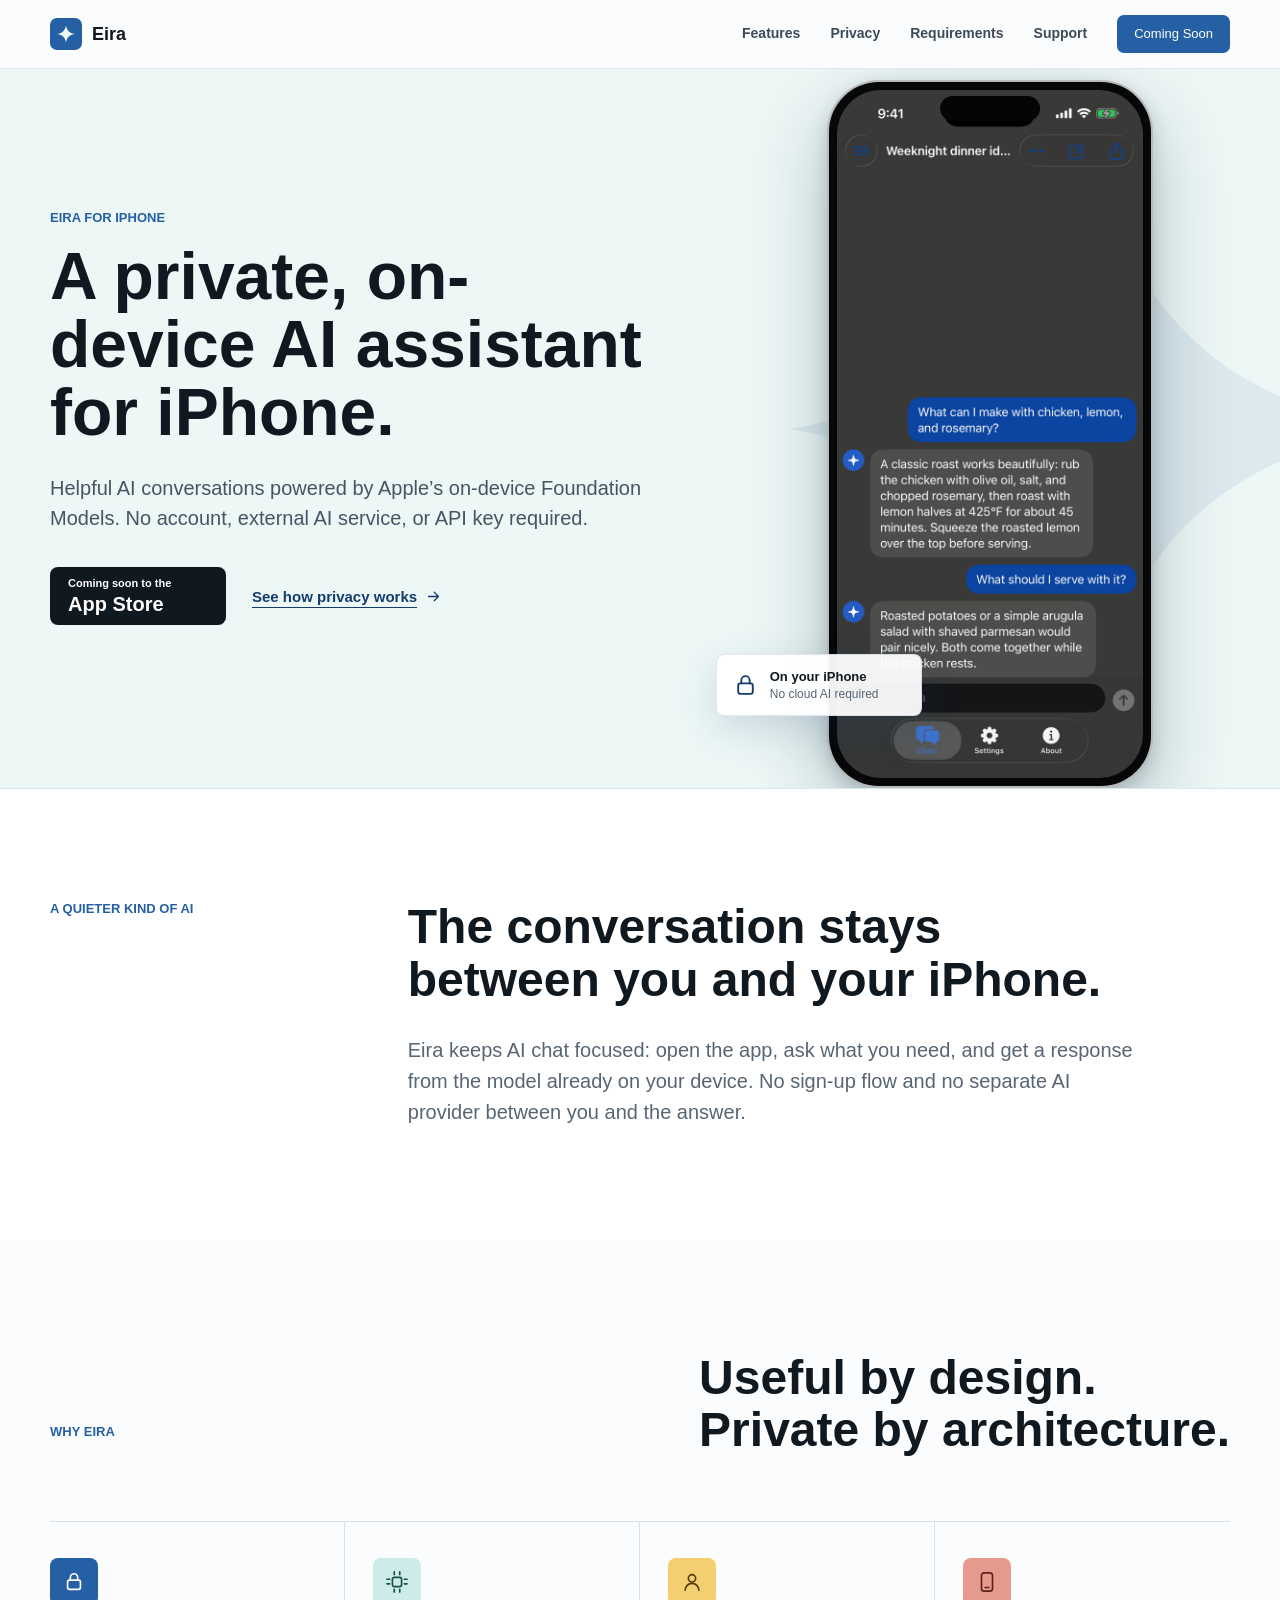
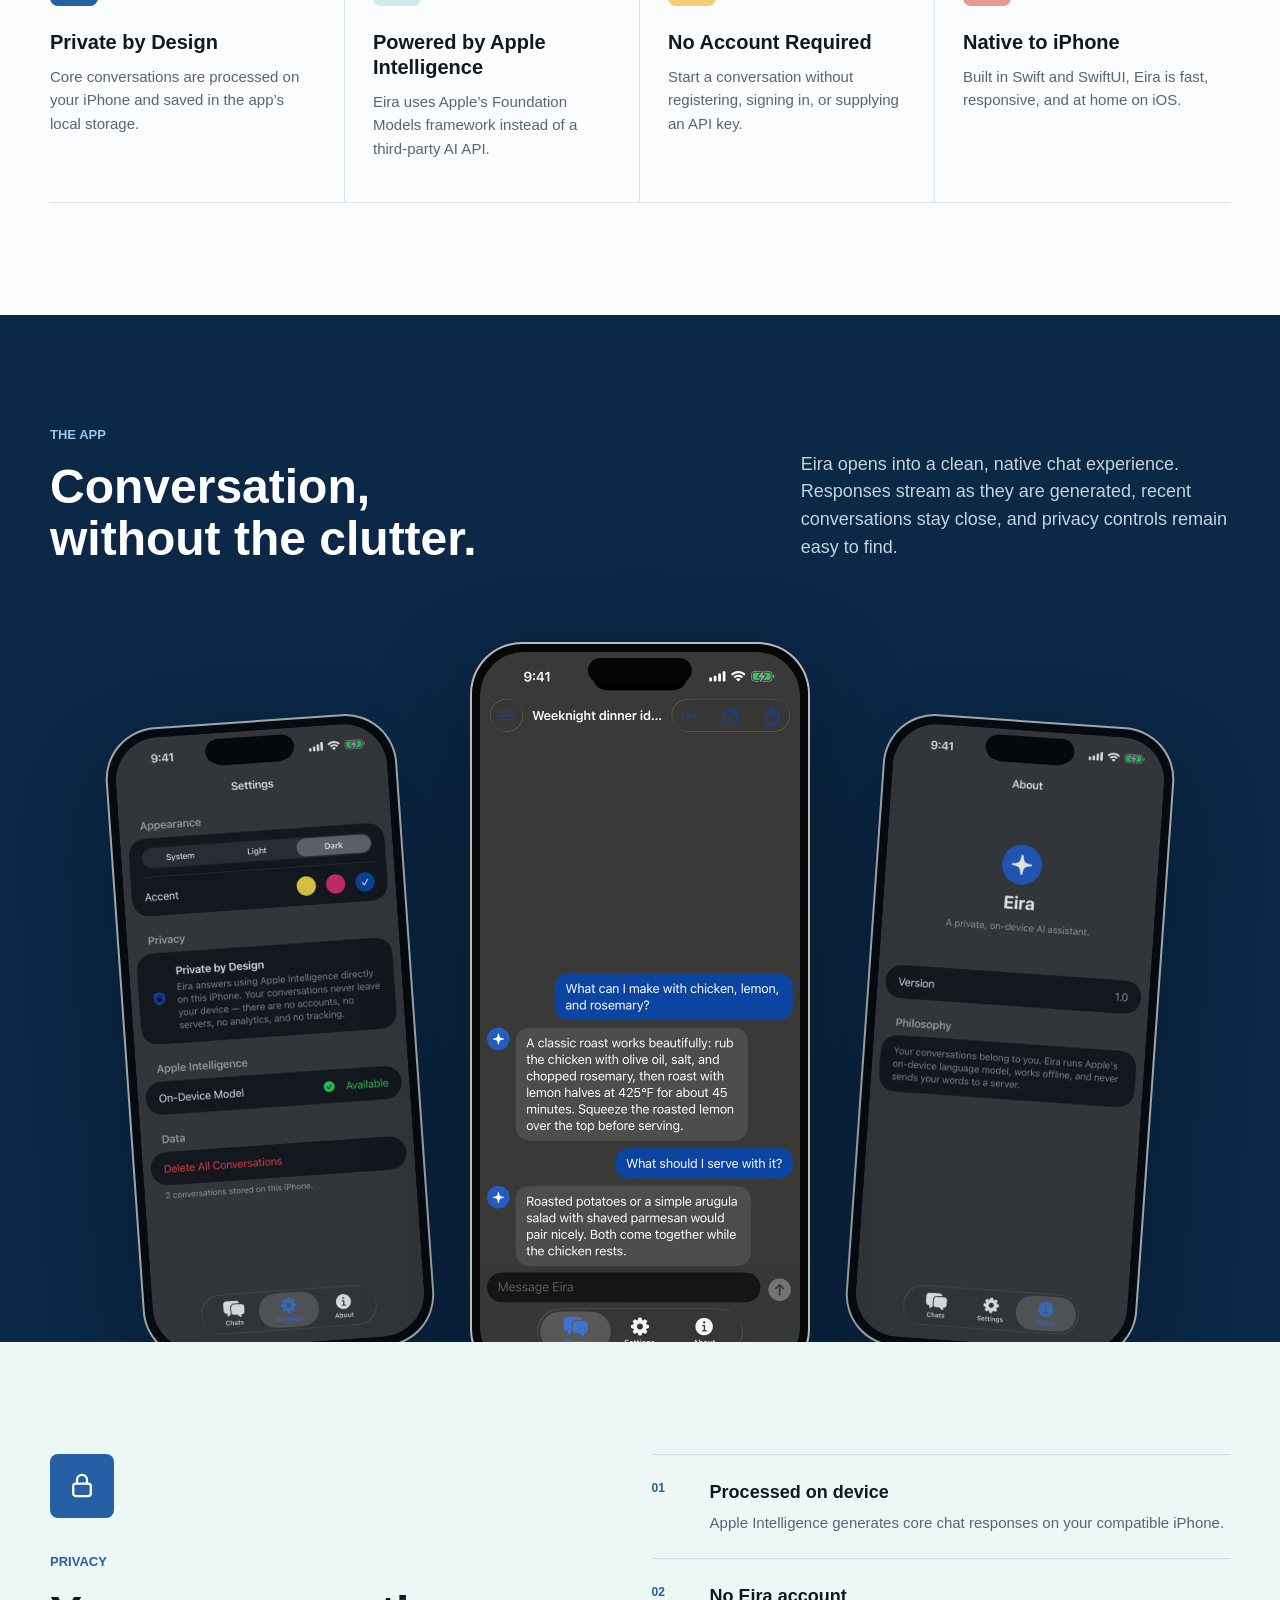
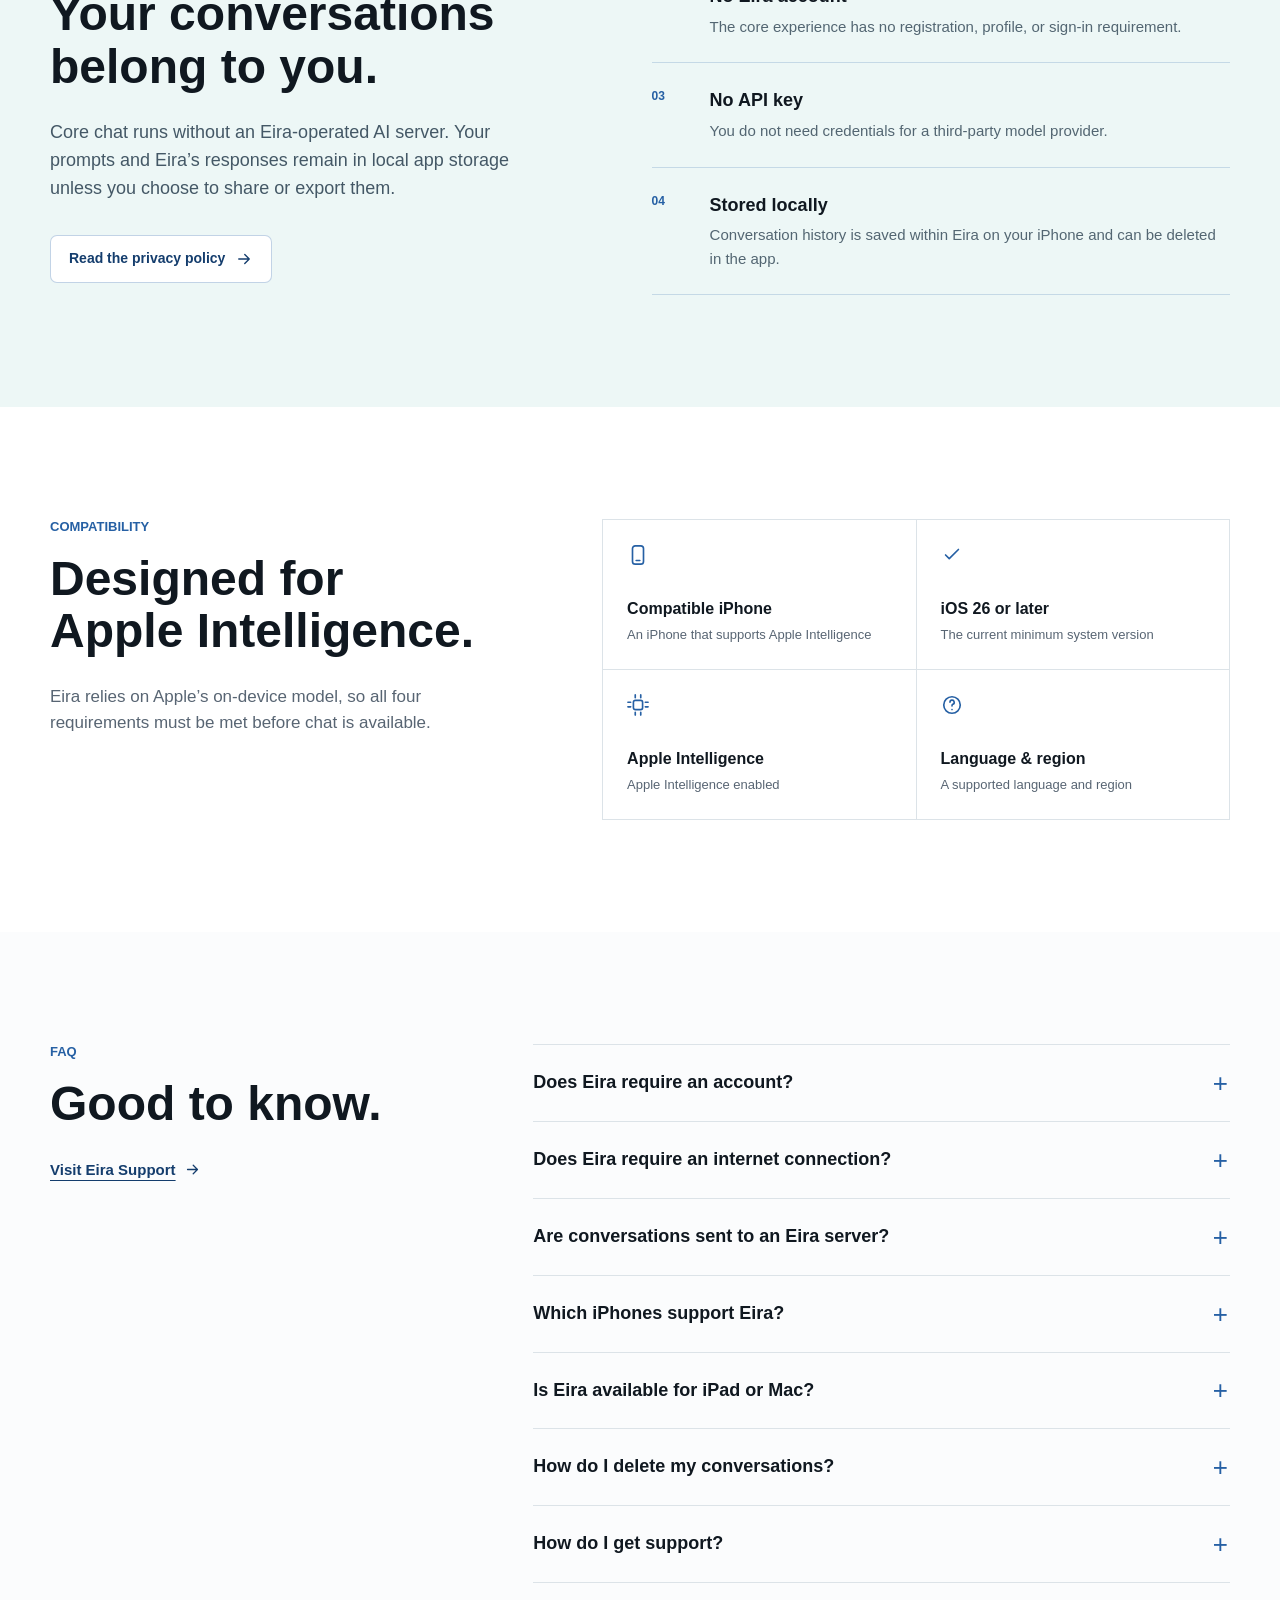
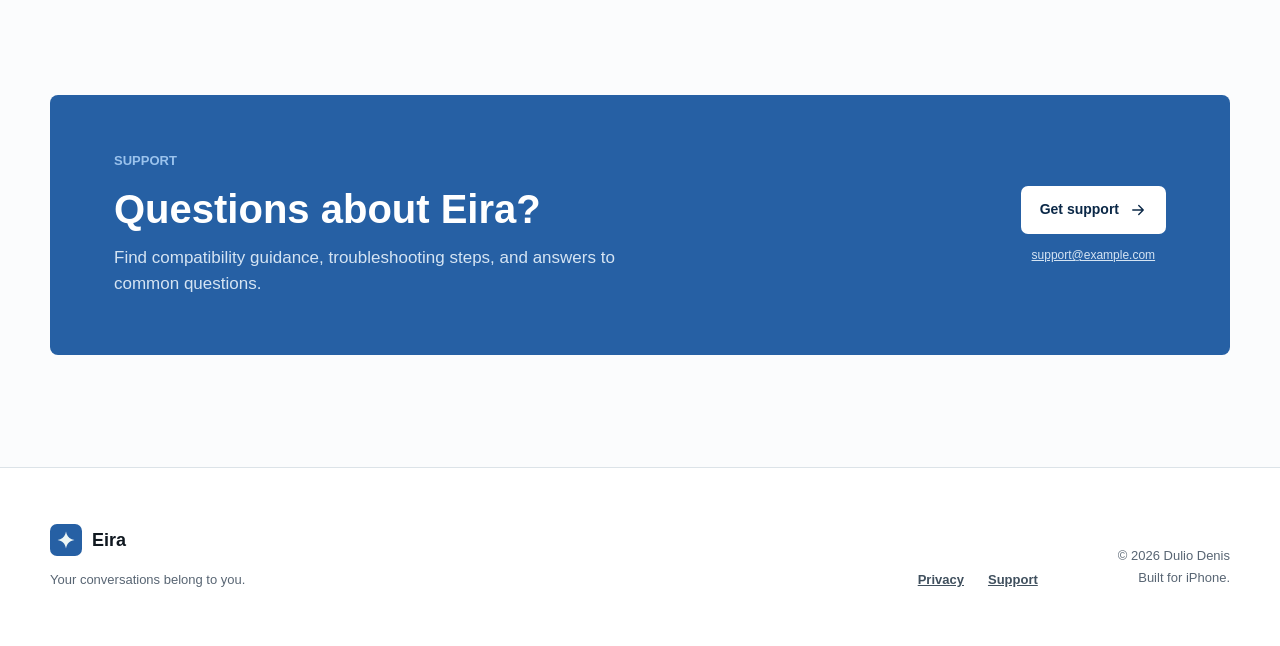
==== eira/index.html @ 1ececdcc "Added iOSTutor and Eira" ====
<!doctype html>
<html lang="en">
  <head>
    <!-- LAUNCH SETTINGS: replace example.com canonical/social URLs,
         support@example.com, and Coming Soon App Store markup before release.
         Compatibility copy currently targets iOS 26 or later. -->
    
    <meta charset="utf-8">
    <meta name="viewport" content="width=device-width, initial-scale=1">
    <title>Eira | Private, On-Device AI for iPhone</title>
    <meta name="description" content="Eira is a private AI assistant for iPhone, powered on device by Apple Intelligence. No account, API key, or Eira-operated AI server required.">
    <meta name="theme-color" content="#2660A4">
    <meta name="color-scheme" content="light">
    <link rel="canonical" href="https://example.com/eira/">
    <link rel="icon" type="image/png" sizes="32x32" href="assets/favicon-32.png">
    <link rel="apple-touch-icon" href="assets/eira-icon-180.png">
    <link rel="stylesheet" href="assets/site.css">
    <meta property="og:type" content="website">
    <meta property="og:site_name" content="Eira">
    <meta property="og:title" content="Eira | Private, On-Device AI for iPhone">
    <meta property="og:description" content="Eira is a private AI assistant for iPhone, powered on device by Apple Intelligence. No account, API key, or Eira-operated AI server required.">
    <meta property="og:url" content="https://example.com/eira/">
    <meta property="og:image" content="https://example.com/eira/assets/eira-social-preview.png">
    <meta property="og:image:width" content="1200">
    <meta property="og:image:height" content="630">
    <meta property="og:image:alt" content="Eira, a private on-device AI assistant for iPhone">
    <meta name="twitter:card" content="summary_large_image">
    <meta name="twitter:title" content="Eira | Private, On-Device AI for iPhone">
    <meta name="twitter:description" content="Eira is a private AI assistant for iPhone, powered on device by Apple Intelligence. No account, API key, or Eira-operated AI server required.">
    <meta name="twitter:image" content="https://example.com/eira/assets/eira-social-preview.png">
  
    <script type="application/ld+json">{"@context":"https://schema.org","@type":"SoftwareApplication","name":"Eira","applicationCategory":"ProductivityApplication","operatingSystem":"iOS 26 or later","description":"Eira is a private AI assistant for iPhone, powered on device by Apple Intelligence. No account, API key, or Eira-operated AI server required.","url":"https://example.com/eira/","offers":{"@type":"Offer","availability":"https://schema.org/PreOrder"}}</script>
  </head>
  <body id="top">
    <a class="skip-link" href="#main">Skip to content</a>
    
    <header class="site-header" data-header>
      <div class="shell nav-shell">
        <a class="brand" href="#top" aria-label="Eira home">
          <span class="brand-mark" aria-hidden="true"><svg viewBox="0 0 100 100"><path d="M50 3c4.8 27.4 19.6 42.2 47 47-27.4 4.8-42.2 19.6-47 47-4.8-27.4-19.6-42.2-47-47 27.4-4.8 42.2-19.6 47-47Z"/></svg></span>
          <span>Eira</span>
        </a>
        <button class="menu-button" type="button" aria-expanded="false" aria-controls="site-navigation" aria-label="Open navigation" data-menu-button>
          <svg class="menu-open-icon" aria-hidden="true" viewBox="0 0 24 24" fill="none" stroke="currentColor" stroke-width="1.8" stroke-linecap="round" stroke-linejoin="round"><path d="M4 7h16M4 12h16M4 17h16"/></svg>
          <svg class="menu-close-icon" aria-hidden="true" viewBox="0 0 24 24" fill="none" stroke="currentColor" stroke-width="1.8" stroke-linecap="round" stroke-linejoin="round"><path d="m6 6 12 12M18 6 6 18"/></svg>
        </button>
        <nav class="site-nav" id="site-navigation" aria-label="Primary" data-navigation>
          <a href="#features">Features</a>
          <a href="privacy.html">Privacy</a>
          <a href="#requirements">Requirements</a>
          <a href="support.html">Support</a>
          <span class="nav-cta nav-cta-soon">Coming Soon</span>
        </nav>
      </div>
    </header>
    
  <main id="main">
    <section class="hero" aria-labelledby="hero-title">
      <div class="hero-mark-field" aria-hidden="true"><span class="hero-watermark" aria-hidden="true"><svg viewBox="0 0 100 100"><path d="M50 3c4.8 27.4 19.6 42.2 47 47-27.4 4.8-42.2 19.6-47 47-4.8-27.4-19.6-42.2-47-47 27.4-4.8 42.2-19.6 47-47Z"/></svg></span></div>
      <div class="shell hero-shell">
        <div class="hero-copy">
          <p class="eyebrow">Eira for iPhone</p>
          <h1 id="hero-title">A private, on-device AI assistant for iPhone.</h1>
          <p class="hero-summary">Helpful AI conversations powered by Apple&rsquo;s on-device Foundation Models. No account, external AI service, or API key required.</p>
          <div class="hero-actions">
            <span class="store-button store-button-soon" role="status"><span class="store-kicker">Coming soon to the</span><strong>App Store</strong></span>
            <a class="text-link" href="#privacy">See how privacy works <svg class="icon" aria-hidden="true" viewBox="0 0 24 24" fill="none" stroke="currentColor" stroke-width="1.8" stroke-linecap="round" stroke-linejoin="round"><path d="M5 12h14M13 6l6 6-6 6"/></svg></a>
          </div>
        </div>
        <div class="hero-product" aria-label="Eira app preview">
          <figure class="phone-frame ">
    <span class="phone-speaker" aria-hidden="true"></span>
    <img src="assets/eira-chat.png" alt="Eira chat on iPhone showing an on-device conversation about a weeknight dinner" width="660" height="1434">
  </figure>
          <div class="privacy-note" aria-hidden="true">
            <svg class="icon" aria-hidden="true" viewBox="0 0 24 24" fill="none" stroke="currentColor" stroke-width="1.8" stroke-linecap="round" stroke-linejoin="round"><rect x="5" y="10" width="14" height="10" rx="2"/><path d="M8 10V7a4 4 0 0 1 8 0v3"/></svg>
            <span><strong>On your iPhone</strong>No cloud AI required</span>
          </div>
        </div>
      </div>
    </section>

    <section class="intro section" aria-labelledby="intro-title">
      <div class="shell intro-grid">
        <p class="section-label">A quieter kind of AI</p>
        <div>
          <h2 id="intro-title">The conversation stays between you and your iPhone.</h2>
          <p>Eira keeps AI chat focused: open the app, ask what you need, and get a response from the model already on your device. No sign-up flow and no separate AI provider between you and the answer.</p>
        </div>
      </div>
    </section>

    <section class="benefits section" id="features" aria-labelledby="features-title">
      <div class="shell">
        <div class="section-heading">
          <p class="section-label">Why Eira</p>
          <h2 id="features-title">Useful by design.<br>Private by architecture.</h2>
        </div>
        <div class="benefit-grid">
          <article class="benefit" data-reveal>
            <span class="benefit-icon blue"><svg class="icon" aria-hidden="true" viewBox="0 0 24 24" fill="none" stroke="currentColor" stroke-width="1.8" stroke-linecap="round" stroke-linejoin="round"><rect x="5" y="10" width="14" height="10" rx="2"/><path d="M8 10V7a4 4 0 0 1 8 0v3"/></svg></span>
            <h3>Private by Design</h3>
            <p>Core conversations are processed on your iPhone and saved in the app&rsquo;s local storage.</p>
          </article>
          <article class="benefit" data-reveal>
            <span class="benefit-icon mint"><svg class="icon" aria-hidden="true" viewBox="0 0 24 24" fill="none" stroke="currentColor" stroke-width="1.8" stroke-linecap="round" stroke-linejoin="round"><rect x="7" y="7" width="10" height="10" rx="2"/><path d="M9 1v3M15 1v3M9 20v3M15 20v3M20 9h3M20 14h3M1 9h3M1 14h3"/></svg></span>
            <h3>Powered by Apple Intelligence</h3>
            <p>Eira uses Apple&rsquo;s Foundation Models framework instead of a third-party AI API.</p>
          </article>
          <article class="benefit" data-reveal>
            <span class="benefit-icon yellow"><svg class="icon" aria-hidden="true" viewBox="0 0 24 24" fill="none" stroke="currentColor" stroke-width="1.8" stroke-linecap="round" stroke-linejoin="round"><circle cx="12" cy="8" r="4"/><path d="M4.5 21a7.5 7.5 0 0 1 15 0"/></svg></span>
            <h3>No Account Required</h3>
            <p>Start a conversation without registering, signing in, or supplying an API key.</p>
          </article>
          <article class="benefit" data-reveal>
            <span class="benefit-icon coral"><svg class="icon" aria-hidden="true" viewBox="0 0 24 24" fill="none" stroke="currentColor" stroke-width="1.8" stroke-linecap="round" stroke-linejoin="round"><rect x="6" y="2" width="12" height="20" rx="3"/><path d="M10 18h4"/></svg></span>
            <h3>Native to iPhone</h3>
            <p>Built in Swift and SwiftUI, Eira is fast, responsive, and at home on iOS.</p>
          </article>
        </div>
      </div>
    </section>

    <section class="product-showcase section" aria-labelledby="product-title">
      <div class="shell showcase-heading">
        <div>
          <p class="section-label section-label-light">The app</p>
          <h2 id="product-title">Conversation,<br>without the clutter.</h2>
        </div>
        <p>Eira opens into a clean, native chat experience. Responses stream as they are generated, recent conversations stay close, and privacy controls remain easy to find.</p>
      </div>
      <div class="carousel-controls" aria-label="Screenshot navigation" data-carousel-controls>
        <button type="button" aria-label="Previous screenshot" data-carousel-previous><svg class="icon" aria-hidden="true" viewBox="0 0 24 24" fill="none" stroke="currentColor" stroke-width="1.8" stroke-linecap="round" stroke-linejoin="round"><path d="m15 18-6-6 6-6"/></svg></button>
        <div class="carousel-dots" role="group" aria-label="Choose a screenshot">
          <button type="button" aria-label="Show Chat screenshot" aria-current="true" data-carousel-dot="0"></button>
          <button type="button" aria-label="Show Settings screenshot" aria-current="false" data-carousel-dot="1"></button>
          <button type="button" aria-label="Show About screenshot" aria-current="false" data-carousel-dot="2"></button>
        </div>
        <button type="button" aria-label="Next screenshot" data-carousel-next><svg class="icon" aria-hidden="true" viewBox="0 0 24 24" fill="none" stroke="currentColor" stroke-width="1.8" stroke-linecap="round" stroke-linejoin="round"><path d="m9 18 6-6-6-6"/></svg></button>
        <p class="sr-only" aria-live="polite" data-carousel-status>Chat screenshot, 1 of 3</p>
      </div>
      <div class="screenshot-stage" aria-label="Screenshots from Eira for iPhone" data-carousel>
        <figure class="phone-frame phone-side phone-left" data-carousel-slide data-slide-index="1" data-slide-title="Settings">
    <span class="phone-speaker" aria-hidden="true"></span>
    <img src="assets/eira-settings.png" alt="Eira settings screen with appearance, privacy, Apple Intelligence, and local data controls" width="660" height="1434">
  </figure>
        <figure class="phone-frame phone-primary" data-carousel-slide data-slide-index="0" data-slide-title="Chat">
    <span class="phone-speaker" aria-hidden="true"></span>
    <img src="assets/eira-chat.png" alt="Eira chat screen showing a private dinner-planning conversation" width="660" height="1434">
  </figure>
        <figure class="phone-frame phone-side phone-right" data-carousel-slide data-slide-index="2" data-slide-title="About">
    <span class="phone-speaker" aria-hidden="true"></span>
    <img src="assets/eira-about.png" alt="Eira about screen explaining that conversations stay on the iPhone" width="660" height="1434">
  </figure>
      </div>
    </section>

    <section class="privacy-section section" id="privacy" aria-labelledby="privacy-title">
      <div class="shell privacy-grid">
        <div class="privacy-lead">
          <span class="large-lock"><svg class="icon" aria-hidden="true" viewBox="0 0 24 24" fill="none" stroke="currentColor" stroke-width="1.8" stroke-linecap="round" stroke-linejoin="round"><rect x="5" y="10" width="14" height="10" rx="2"/><path d="M8 10V7a4 4 0 0 1 8 0v3"/></svg></span>
          <p class="section-label">Privacy</p>
          <h2 id="privacy-title">Your conversations belong to you.</h2>
          <p>Core chat runs without an Eira-operated AI server. Your prompts and Eira&rsquo;s responses remain in local app storage unless you choose to share or export them.</p>
          <a class="button button-secondary" href="privacy.html">Read the privacy policy <svg class="icon" aria-hidden="true" viewBox="0 0 24 24" fill="none" stroke="currentColor" stroke-width="1.8" stroke-linecap="round" stroke-linejoin="round"><path d="M5 12h14M13 6l6 6-6 6"/></svg></a>
        </div>
        <ul class="privacy-points" role="list">
          <li><span>01</span><div><strong>Processed on device</strong><p>Apple Intelligence generates core chat responses on your compatible iPhone.</p></div></li>
          <li><span>02</span><div><strong>No Eira account</strong><p>The core experience has no registration, profile, or sign-in requirement.</p></div></li>
          <li><span>03</span><div><strong>No API key</strong><p>You do not need credentials for a third-party model provider.</p></div></li>
          <li><span>04</span><div><strong>Stored locally</strong><p>Conversation history is saved within Eira on your iPhone and can be deleted in the app.</p></div></li>
        </ul>
      </div>
    </section>

    <section class="requirements section" id="requirements" aria-labelledby="requirements-title">
      <div class="shell requirements-grid">
        <div>
          <p class="section-label">Compatibility</p>
          <h2 id="requirements-title">Designed for Apple Intelligence.</h2>
          <p>Eira relies on Apple&rsquo;s on-device model, so all four requirements must be met before chat is available.</p>
        </div>
        
    <ul class="requirement-list" role="list">
      <li><svg class="icon" aria-hidden="true" viewBox="0 0 24 24" fill="none" stroke="currentColor" stroke-width="1.8" stroke-linecap="round" stroke-linejoin="round"><rect x="6" y="2" width="12" height="20" rx="3"/><path d="M10 18h4"/></svg><span><strong>Compatible iPhone</strong>An iPhone that supports Apple Intelligence</span></li>
      <li><svg class="icon" aria-hidden="true" viewBox="0 0 24 24" fill="none" stroke="currentColor" stroke-width="1.8" stroke-linecap="round" stroke-linejoin="round"><path d="m5 12 4 4L19 6"/></svg><span><strong>iOS 26 or later</strong>The current minimum system version</span></li>
      <li><svg class="icon" aria-hidden="true" viewBox="0 0 24 24" fill="none" stroke="currentColor" stroke-width="1.8" stroke-linecap="round" stroke-linejoin="round"><rect x="7" y="7" width="10" height="10" rx="2"/><path d="M9 1v3M15 1v3M9 20v3M15 20v3M20 9h3M20 14h3M1 9h3M1 14h3"/></svg><span><strong>Apple Intelligence</strong>Apple Intelligence enabled</span></li>
      <li><svg class="icon" aria-hidden="true" viewBox="0 0 24 24" fill="none" stroke="currentColor" stroke-width="1.8" stroke-linecap="round" stroke-linejoin="round"><circle cx="12" cy="12" r="9"/><path d="M9.8 9a2.3 2.3 0 1 1 3 2.2c-.8.3-.8 1-.8 1.8M12 17h.01"/></svg><span><strong>Language &amp; region</strong>A supported language and region</span></li>
    </ul>
      </div>
    </section>

    <section class="faq section" id="faq" aria-labelledby="faq-title">
      <div class="shell faq-grid">
        <div>
          <p class="section-label">FAQ</p>
          <h2 id="faq-title">Good to know.</h2>
          <a class="text-link" href="support.html">Visit Eira Support <svg class="icon" aria-hidden="true" viewBox="0 0 24 24" fill="none" stroke="currentColor" stroke-width="1.8" stroke-linecap="round" stroke-linejoin="round"><path d="M5 12h14M13 6l6 6-6 6"/></svg></a>
        </div>
        <div class="accordion">
          <details>
            <summary>Does Eira require an account?</summary>
            <p>No. Eira&rsquo;s core chat experience does not require registration or sign-in.</p>
          </details>
          <details>
            <summary>Does Eira require an internet connection?</summary>
            <p>Core chat is designed to work offline after Apple Intelligence is enabled and its on-device model is available. Setup and model downloads may require internet access.</p>
          </details>
          <details>
            <summary>Are conversations sent to an Eira server?</summary>
            <p>No. Eira has no server dependency for core chat. Conversations are processed on device and stored locally by the app.</p>
          </details>
          <details>
            <summary>Which iPhones support Eira?</summary>
            <p>Eira requires an iPhone that supports Apple Intelligence, iOS 26 or later, Apple Intelligence enabled, and a supported language and region.</p>
          </details>
          <details>
            <summary>Is Eira available for iPad or Mac?</summary>
            <p>Not currently. The documented release is for iPhone; iPad and Mac support are future possibilities.</p>
          </details>
          <details>
            <summary>How do I delete my conversations?</summary>
            <p>Delete one chat from its conversation menu, or open Eira Settings and choose Delete All Conversations.</p>
          </details>
          <details>
            <summary>How do I get support?</summary>
            <p>Visit the <a href="support.html">Eira Support page</a> for troubleshooting and compatibility help, or email <a href="mailto:support@example.com">support@example.com</a>.</p>
          </details>
        </div>
      </div>
    </section>

    <section class="support-callout section" aria-labelledby="support-title">
      <div class="shell support-band">
        <div>
          <p class="section-label section-label-light">Support</p>
          <h2 id="support-title">Questions about Eira?</h2>
          <p>Find compatibility guidance, troubleshooting steps, and answers to common questions.</p>
        </div>
        <div class="support-actions">
          <a class="button button-light" href="support.html">Get support <svg class="icon" aria-hidden="true" viewBox="0 0 24 24" fill="none" stroke="currentColor" stroke-width="1.8" stroke-linecap="round" stroke-linejoin="round"><path d="M5 12h14M13 6l6 6-6 6"/></svg></a>
          <a class="support-email" href="mailto:support@example.com">support@example.com</a>
        </div>
      </div>
    </section>
  </main>
    
    <footer class="site-footer">
      <div class="shell footer-grid">
        <div class="footer-brand">
          <a class="brand" href="index.html" aria-label="Eira home"><span class="brand-mark" aria-hidden="true"><svg viewBox="0 0 100 100"><path d="M50 3c4.8 27.4 19.6 42.2 47 47-27.4 4.8-42.2 19.6-47 47-4.8-27.4-19.6-42.2-47-47 27.4-4.8 42.2-19.6 47-47Z"/></svg></span><span>Eira</span></a>
          <p>Your conversations belong to you.</p>
        </div>
        <nav class="footer-links" aria-label="Footer">
          <a href="privacy.html">Privacy</a>
          <a href="support.html">Support</a>
        </nav>
        <div class="footer-meta">
          <p>&copy; 2026 Dulio Denis</p>
          <p>Built for iPhone.</p>
        </div>
      </div>
    </footer>
    <script src="assets/site.js" defer></script>
  </body>
</html>
---- eira/assets/site.css ----
:root {
  --blue: #2660a4;
  --blue-dark: #143d6d;
  --blue-deep: #0b2847;
  --mist: #edf7f6;
  --paper: #fbfcfd;
  --white: #ffffff;
  --ink: #101820;
  --muted: #586573;
  --line: #dce3e8;
  --soft-blue: #dbeafa;
  --yellow: #f4cf72;
  --coral: #e69a8d;
  --header-height: 68px;
  --shadow-phone: 0 30px 80px rgba(8, 30, 51, 0.26), 0 6px 18px rgba(8, 30, 51, 0.16);
}

* {
  box-sizing: border-box;
}

html {
  scroll-behavior: smooth;
  scroll-padding-top: calc(var(--header-height) + 20px);
}

body {
  margin: 0;
  background: var(--paper);
  color: var(--ink);
  font-family: -apple-system, BlinkMacSystemFont, "SF Pro Display", "SF Pro Text", "Segoe UI", sans-serif;
  font-size: 17px;
  line-height: 1.55;
  letter-spacing: 0;
  -webkit-font-smoothing: antialiased;
  text-rendering: optimizeLegibility;
}

body,
button,
a {
  letter-spacing: 0;
}

img,
svg {
  display: block;
}

img {
  max-width: 100%;
  height: auto;
}

a {
  color: inherit;
}

button,
a {
  -webkit-tap-highlight-color: transparent;
}

:focus-visible {
  outline: 3px solid #f0b94e;
  outline-offset: 4px;
}

.skip-link {
  position: fixed;
  top: 12px;
  left: 12px;
  z-index: 100;
  padding: 10px 14px;
  background: var(--white);
  color: var(--ink);
  border-radius: 6px;
  font-weight: 700;
  text-decoration: none;
  transform: translateY(-160%);
}

.skip-link:focus {
  transform: translateY(0);
}

.shell {
  width: min(100% - 48px, 1180px);
  margin-inline: auto;
}

.narrow-shell {
  width: min(100% - 48px, 760px);
}

.section {
  padding-block: 112px;
}

.icon {
  width: 22px;
  height: 22px;
  flex: 0 0 auto;
}

.sr-only {
  position: absolute;
  width: 1px;
  height: 1px;
  padding: 0;
  margin: -1px;
  overflow: hidden;
  clip: rect(0, 0, 0, 0);
  white-space: nowrap;
  border: 0;
}

.site-header {
  position: sticky;
  top: 0;
  z-index: 50;
  min-height: var(--header-height);
  background: rgba(251, 252, 253, 0.92);
  border-bottom: 1px solid rgba(20, 61, 109, 0.1);
  backdrop-filter: saturate(160%) blur(18px);
  -webkit-backdrop-filter: saturate(160%) blur(18px);
}

.nav-shell {
  min-height: var(--header-height);
  display: flex;
  align-items: center;
  justify-content: space-between;
  gap: 28px;
}

.brand {
  display: inline-flex;
  align-items: center;
  gap: 10px;
  color: var(--ink);
  font-size: 18px;
  font-weight: 700;
  line-height: 1;
  text-decoration: none;
}

.brand-mark {
  width: 32px;
  height: 32px;
  display: grid;
  place-items: center;
  background: var(--blue);
  border-radius: 7px;
}

.brand-mark svg {
  width: 18px;
  height: 18px;
  fill: var(--mist);
}

.site-nav {
  display: flex;
  align-items: center;
  gap: 30px;
}

.site-nav a {
  color: #3d4b59;
  font-size: 14px;
  font-weight: 650;
  text-decoration: none;
}

.site-nav a:not(.nav-cta):hover {
  color: var(--blue);
}

.nav-cta {
  min-height: 38px;
  display: inline-flex;
  align-items: center;
  justify-content: center;
  padding-inline: 17px;
  border-radius: 7px;
  background: var(--blue);
  color: var(--white) !important;
  font-size: 13px !important;
}

.nav-cta-soon {
  cursor: default;
}

.menu-button {
  width: 44px;
  height: 44px;
  display: none;
  place-items: center;
  padding: 0;
  border: 0;
  background: transparent;
  color: var(--ink);
}

.menu-button .icon {
  width: 25px;
  height: 25px;
}

.menu-close-icon,
.menu-button[aria-expanded="true"] .menu-open-icon {
  display: none;
}

.menu-button[aria-expanded="true"] .menu-close-icon {
  display: block;
}

.hero {
  position: relative;
  height: min(720px, calc(100svh - 110px));
  min-height: 610px;
  overflow: hidden;
  background: var(--mist);
  border-bottom: 1px solid rgba(38, 96, 164, 0.1);
}

.hero-shell {
  position: relative;
  z-index: 2;
  height: 100%;
  display: grid;
  grid-template-columns: minmax(0, 1.15fr) minmax(380px, 0.85fr);
  align-items: center;
  gap: 50px;
}

.hero-copy {
  max-width: 680px;
  padding-bottom: 22px;
}

.eyebrow,
.section-label {
  margin: 0 0 18px;
  color: var(--blue);
  font-size: 13px;
  font-weight: 760;
  line-height: 1.2;
  text-transform: uppercase;
}

.hero h1 {
  max-width: 780px;
  margin: 0;
  font-size: 66px;
  font-weight: 740;
  line-height: 1.03;
  letter-spacing: 0;
  text-wrap: balance;
}

.hero-summary {
  max-width: 625px;
  margin: 26px 0 0;
  color: #455564;
  font-size: 20px;
  line-height: 1.5;
}

.hero-actions {
  display: flex;
  align-items: center;
  gap: 26px;
  margin-top: 34px;
}

.store-button {
  width: 176px;
  min-height: 58px;
  display: inline-flex;
  flex-direction: column;
  justify-content: center;
  padding: 8px 18px;
  border-radius: 8px;
  background: var(--ink);
  color: var(--white);
  line-height: 1.05;
  text-decoration: none;
}

.store-button-soon {
  cursor: default;
}

.store-kicker {
  font-size: 11px;
  font-weight: 550;
}

.store-button strong {
  margin-top: 4px;
  font-size: 20px;
  font-weight: 620;
}

.text-link {
  display: inline-flex;
  align-items: center;
  gap: 8px;
  color: var(--blue-dark);
  font-size: 15px;
  font-weight: 700;
  text-decoration-thickness: 1px;
  text-underline-offset: 5px;
}

.text-link .icon {
  width: 17px;
  height: 17px;
  transition: transform 180ms ease;
}

.text-link:hover .icon,
.button:hover .icon {
  transform: translateX(3px);
}

.hero-mark-field {
  position: absolute;
  inset: 0;
  overflow: hidden;
  pointer-events: none;
}

.hero-watermark {
  position: absolute;
  width: 640px;
  height: 640px;
  right: -130px;
  top: 40px;
  opacity: 0.08;
}

.hero-watermark svg {
  width: 100%;
  height: 100%;
  fill: var(--blue);
}

.hero-product {
  position: relative;
  align-self: end;
  height: calc(100% - 36px);
  display: flex;
  align-items: flex-end;
  justify-content: center;
}

.phone-frame {
  position: relative;
  width: 326px;
  aspect-ratio: 660 / 1434;
  flex: 0 0 auto;
  margin: 0;
  padding: 8px;
  overflow: hidden;
  border: 2px solid rgba(255, 255, 255, 0.72);
  border-radius: 52px;
  background: #050708;
  box-shadow: var(--shadow-phone);
}

.phone-frame img {
  width: 100%;
  height: 100%;
  object-fit: cover;
  border-radius: 44px;
}

.phone-speaker {
  position: absolute;
  z-index: 2;
  top: 14px;
  left: 50%;
  width: 31%;
  height: 25px;
  border-radius: 16px;
  background: #050505;
  transform: translateX(-50%);
}

.privacy-note {
  position: absolute;
  left: -34px;
  bottom: 72px;
  z-index: 4;
  min-width: 206px;
  display: flex;
  align-items: center;
  gap: 12px;
  padding: 13px 16px;
  border: 1px solid rgba(20, 61, 109, 0.12);
  border-radius: 8px;
  background: rgba(255, 255, 255, 0.94);
  box-shadow: 0 14px 40px rgba(20, 61, 109, 0.16);
  color: var(--blue-dark);
}

.privacy-note .icon {
  width: 25px;
  height: 25px;
}

.privacy-note span {
  display: grid;
  color: var(--muted);
  font-size: 12px;
  line-height: 1.35;
}

.privacy-note strong {
  color: var(--ink);
  font-size: 13px;
}

.intro {
  background: var(--white);
}

.intro-grid {
  display: grid;
  grid-template-columns: minmax(180px, 0.35fr) minmax(0, 1fr);
  gap: 70px;
  align-items: start;
}

.intro h2,
.section-heading h2,
.showcase-heading h2,
.privacy-lead h2,
.requirements h2,
.faq h2,
.support-band h2,
.page-hero h1,
.support-section h2,
.contact-inner h2 {
  margin: 0;
  font-size: 48px;
  line-height: 1.1;
  letter-spacing: 0;
  text-wrap: balance;
}

.intro h2 {
  max-width: 820px;
}

.intro-grid > div > p {
  max-width: 730px;
  margin: 28px 0 0;
  color: var(--muted);
  font-size: 20px;
}

.benefits {
  background: var(--paper);
}

.section-heading {
  display: flex;
  align-items: end;
  justify-content: space-between;
  gap: 40px;
}

.benefit-grid {
  display: grid;
  grid-template-columns: repeat(4, minmax(0, 1fr));
  margin-top: 64px;
  border-top: 1px solid var(--line);
  border-bottom: 1px solid var(--line);
}

.benefit {
  min-width: 0;
  padding: 36px 28px 42px;
  border-right: 1px solid var(--line);
}

.benefit.reveal-pending {
  opacity: 0;
  transform: translateY(22px);
  transition:
    opacity 520ms cubic-bezier(0.22, 1, 0.36, 1),
    transform 520ms cubic-bezier(0.22, 1, 0.36, 1);
  transition-delay: var(--reveal-delay, 0ms);
}

.benefit.reveal-pending .benefit-icon {
  transform: scale(0.86);
  transition: transform 520ms cubic-bezier(0.22, 1, 0.36, 1);
  transition-delay: var(--reveal-delay, 0ms);
}

.benefit.reveal-pending.is-visible {
  opacity: 1;
  transform: translateY(0);
}

.benefit.reveal-pending.is-visible .benefit-icon {
  transform: scale(1);
}

.benefit:first-child {
  padding-left: 0;
}

.benefit:last-child {
  padding-right: 0;
  border-right: 0;
}

.benefit-icon {
  width: 48px;
  height: 48px;
  display: grid;
  place-items: center;
  border-radius: 8px;
}

.benefit-icon.blue {
  background: var(--blue);
  color: var(--white);
}

.benefit-icon.mint {
  background: #cdebe8;
  color: #174d4a;
}

.benefit-icon.yellow {
  background: var(--yellow);
  color: #513c0c;
}

.benefit-icon.coral {
  background: var(--coral);
  color: #5c211a;
}

.benefit h3 {
  margin: 24px 0 10px;
  font-size: 20px;
  line-height: 1.25;
}

.benefit p {
  margin: 0;
  color: var(--muted);
  font-size: 15px;
  line-height: 1.55;
}

.product-showcase {
  padding-bottom: 0;
  overflow: hidden;
  background: var(--blue-deep);
  color: var(--white);
}

.showcase-heading {
  display: grid;
  grid-template-columns: minmax(0, 1fr) minmax(320px, 0.64fr);
  align-items: end;
  gap: 80px;
}

.section-label-light {
  color: #9bc3ed;
}

.showcase-heading > p {
  max-width: 540px;
  margin: 0 0 4px;
  color: #c4d2df;
  font-size: 18px;
}

.screenshot-stage {
  position: relative;
  height: 700px;
  width: min(100% - 48px, 1080px);
  margin: 76px auto 0;
  display: flex;
  align-items: flex-start;
  justify-content: center;
  gap: 54px;
}

.carousel-controls {
  display: none;
}

.screenshot-stage .phone-frame {
  box-shadow: 0 38px 100px rgba(0, 0, 0, 0.38);
}

.phone-primary {
  width: 340px;
  z-index: 3;
}

.phone-side {
  width: 292px;
  margin-top: 78px;
  opacity: 0.86;
}

.phone-left {
  transform: rotate(-4deg);
}

.phone-right {
  transform: rotate(4deg);
}

.privacy-section {
  background: var(--mist);
}

.privacy-grid {
  display: grid;
  grid-template-columns: minmax(0, 0.85fr) minmax(440px, 1fr);
  gap: 110px;
  align-items: start;
}

.large-lock {
  width: 64px;
  height: 64px;
  display: grid;
  place-items: center;
  margin-bottom: 36px;
  border-radius: 8px;
  background: var(--blue);
  color: var(--white);
}

.large-lock .icon {
  width: 30px;
  height: 30px;
}

.privacy-lead > p:not(.section-label) {
  margin: 26px 0 0;
  color: #445866;
  font-size: 18px;
}

.button {
  min-height: 48px;
  display: inline-flex;
  align-items: center;
  justify-content: center;
  gap: 10px;
  padding: 12px 18px;
  border: 1px solid transparent;
  border-radius: 7px;
  font-size: 14px;
  font-weight: 750;
  text-decoration: none;
}

.button .icon {
  width: 18px;
  height: 18px;
  transition: transform 180ms ease;
}

.button-primary {
  background: var(--blue);
  color: var(--white);
}

.button-secondary {
  margin-top: 32px;
  border-color: rgba(38, 96, 164, 0.28);
  background: var(--white);
  color: var(--blue-dark);
}

.button-light {
  background: var(--white);
  color: var(--blue-deep);
}

.privacy-points {
  margin: 0;
  padding: 0;
  list-style: none;
  border-top: 1px solid rgba(38, 96, 164, 0.2);
}

.privacy-points li {
  display: grid;
  grid-template-columns: 42px minmax(0, 1fr);
  gap: 16px;
  padding: 24px 0;
  border-bottom: 1px solid rgba(38, 96, 164, 0.2);
}

.privacy-points li > span {
  color: var(--blue);
  font-size: 12px;
  font-weight: 800;
}

.privacy-points strong {
  display: block;
  font-size: 18px;
}

.privacy-points p {
  margin: 4px 0 0;
  color: #536672;
  font-size: 15px;
}

.requirements {
  background: var(--white);
}

.requirements-grid,
.support-layout {
  display: grid;
  grid-template-columns: minmax(300px, 0.72fr) minmax(500px, 1fr);
  gap: 100px;
  align-items: start;
}

.requirements-grid > div > p:not(.section-label),
.support-layout > div:first-child > p:not(.section-label) {
  max-width: 480px;
  margin: 26px 0 0;
  color: var(--muted);
}

.requirement-list {
  display: grid;
  grid-template-columns: repeat(2, minmax(0, 1fr));
  margin: 0;
  padding: 0;
  list-style: none;
  border-top: 1px solid var(--line);
  border-left: 1px solid var(--line);
}

.requirement-list li {
  min-height: 150px;
  display: flex;
  flex-direction: column;
  justify-content: space-between;
  gap: 20px;
  padding: 24px;
  border-right: 1px solid var(--line);
  border-bottom: 1px solid var(--line);
  color: var(--blue);
}

.requirement-list span {
  display: grid;
  gap: 3px;
  color: var(--muted);
  font-size: 13px;
}

.requirement-list strong {
  color: var(--ink);
  font-size: 16px;
}

.faq {
  background: var(--paper);
}

.faq-grid {
  display: grid;
  grid-template-columns: minmax(260px, 0.55fr) minmax(500px, 1fr);
  gap: 100px;
  align-items: start;
}

.faq-grid > div:first-child .text-link {
  margin-top: 28px;
}

.accordion {
  border-top: 1px solid var(--line);
}

.accordion details {
  border-bottom: 1px solid var(--line);
}

.accordion summary {
  position: relative;
  padding: 24px 44px 24px 0;
  cursor: pointer;
  font-size: 18px;
  font-weight: 700;
  list-style: none;
}

.accordion summary::-webkit-details-marker {
  display: none;
}

.accordion summary::after {
  content: "+";
  position: absolute;
  right: 2px;
  top: 50%;
  color: var(--blue);
  font-size: 26px;
  font-weight: 400;
  transform: translateY(-50%);
}

.accordion details[open] summary::after {
  content: "\2212";
}

.accordion details p {
  max-width: 680px;
  margin: -6px 48px 24px 0;
  color: var(--muted);
}

.support-callout {
  padding-top: 0;
  background: var(--paper);
}

.support-band {
  display: flex;
  align-items: center;
  justify-content: space-between;
  gap: 50px;
  padding: 58px 64px;
  border-radius: 8px;
  background: var(--blue);
  color: var(--white);
}

.support-band h2 {
  font-size: 40px;
}

.support-band p:not(.section-label) {
  max-width: 550px;
  margin: 14px 0 0;
  color: #d5e4f3;
}

.support-actions {
  display: flex;
  flex-direction: column;
  align-items: center;
  gap: 12px;
  flex: 0 0 auto;
}

.support-email {
  color: #d5e4f3;
  font-size: 12px;
}

.site-footer {
  padding-block: 56px;
  border-top: 1px solid var(--line);
  background: var(--white);
}

.footer-grid {
  display: grid;
  grid-template-columns: 1fr auto auto;
  align-items: end;
  gap: 80px;
}

.footer-brand p,
.footer-meta p {
  margin: 12px 0 0;
  color: var(--muted);
  font-size: 13px;
}

.footer-links {
  display: flex;
  gap: 24px;
}

.footer-links a {
  color: #40505e;
  font-size: 13px;
  font-weight: 650;
}

.footer-meta {
  text-align: right;
}

.footer-meta p {
  margin: 2px 0;
}

/* Supporting pages */
.page-hero {
  padding-top: 112px;
  padding-bottom: 72px;
}

.page-hero h1 {
  font-size: 64px;
}

.page-summary {
  max-width: 700px;
  margin: 24px 0 0;
  color: var(--muted);
  font-size: 21px;
}

.updated {
  margin: 30px 0 0;
  color: #74808c;
  font-size: 13px;
  font-weight: 650;
  text-transform: uppercase;
}

.legal-main {
  padding-bottom: 120px;
  background: var(--white);
}

.legal-content {
  font-size: 17px;
}

.policy-summary {
  display: grid;
  grid-template-columns: 34px minmax(0, 1fr);
  gap: 18px;
  margin-bottom: 66px;
  padding: 24px;
  border: 1px solid #c9e0de;
  border-radius: 8px;
  background: var(--mist);
  color: var(--blue-dark);
}

.policy-summary .icon {
  width: 30px;
  height: 30px;
}

.policy-summary p {
  margin: 0;
}

.policy-summary strong {
  display: block;
  margin-bottom: 4px;
  color: var(--ink);
}

.legal-content h2 {
  margin: 46px 0 12px;
  font-size: 25px;
  line-height: 1.2;
}

.legal-content p {
  margin: 0 0 18px;
  color: #41505d;
}

.legal-content a {
  color: var(--blue);
  font-weight: 650;
  text-underline-offset: 4px;
}

.support-main {
  background: var(--white);
}

.support-hero {
  display: flex;
  align-items: end;
  justify-content: space-between;
  gap: 60px;
}

.support-hero .button {
  flex: 0 0 auto;
}

.support-section {
  border-top: 1px solid var(--line);
}

.tinted-section {
  background: var(--paper);
}

.steps-list {
  margin: 0;
  padding: 0;
  list-style: none;
  border-top: 1px solid var(--line);
}

.steps-list li {
  display: grid;
  grid-template-columns: 34px minmax(0, 1fr);
  gap: 16px;
  padding: 22px 0;
  border-bottom: 1px solid var(--line);
}

.steps-list li > span {
  width: 28px;
  height: 28px;
  display: grid;
  place-items: center;
  border-radius: 50%;
  background: var(--soft-blue);
  color: var(--blue-dark);
  font-size: 13px;
  font-weight: 800;
}

.steps-list strong,
.data-controls h3 {
  font-size: 17px;
}

.steps-list p,
.data-controls p {
  margin: 4px 0 0;
  color: var(--muted);
  font-size: 15px;
}

.data-controls {
  border-top: 1px solid var(--line);
}

.data-controls article {
  display: grid;
  grid-template-columns: 34px minmax(0, 1fr);
  gap: 18px;
  padding: 26px 0;
  border-bottom: 1px solid var(--line);
  color: var(--blue);
}

.data-controls h3 {
  margin: 0;
  color: var(--ink);
}

.contact-section {
  background: var(--blue-deep);
  color: var(--white);
}

.contact-inner {
  display: grid;
  grid-template-columns: 64px minmax(0, 1fr) auto;
  align-items: center;
  gap: 28px;
}

.contact-icon {
  width: 64px;
  height: 64px;
  display: grid;
  place-items: center;
  border-radius: 8px;
  background: rgba(255, 255, 255, 0.12);
  color: #b9d7f3;
}

.contact-icon .icon {
  width: 30px;
  height: 30px;
}

.contact-inner h2 {
  font-size: 40px;
}

.contact-inner p:not(.section-label) {
  max-width: 650px;
  margin: 12px 0 0;
  color: #c4d2df;
}

@media (max-width: 1040px) {
  .hero h1 {
    font-size: 56px;
  }

  .hero-shell {
    grid-template-columns: minmax(0, 1.1fr) 340px;
    gap: 26px;
  }

  .hero-product .phone-frame {
    width: 296px;
  }

  .benefit-grid {
    grid-template-columns: repeat(2, minmax(0, 1fr));
  }

  .benefit:nth-child(2) {
    border-right: 0;
  }

  .benefit:nth-child(-n + 2) {
    border-bottom: 1px solid var(--line);
  }

  .benefit:nth-child(3) {
    padding-left: 0;
  }

  .privacy-grid,
  .requirements-grid,
  .support-layout,
  .faq-grid {
    gap: 60px;
  }

  .screenshot-stage {
    gap: 25px;
  }

  .phone-side {
    width: 250px;
  }

  .phone-primary {
    width: 310px;
  }
}

@media (max-width: 820px) {
  :root {
    --header-height: 60px;
  }

  .shell,
  .narrow-shell {
    width: min(100% - 36px, 720px);
  }

  .section {
    padding-block: 84px;
  }

  .menu-button {
    display: grid;
  }

  .site-nav {
    position: absolute;
    top: var(--header-height);
    left: 0;
    right: 0;
    display: none;
    align-items: stretch;
    flex-direction: column;
    gap: 0;
    padding: 14px 18px 22px;
    border-bottom: 1px solid var(--line);
    background: var(--paper);
    box-shadow: 0 18px 28px rgba(8, 30, 51, 0.08);
  }

  .site-nav[data-open="true"] {
    display: flex;
  }

  .site-nav a {
    min-height: 48px;
    display: flex;
    align-items: center;
    padding-inline: 10px;
    border-bottom: 1px solid var(--line);
    font-size: 16px;
  }

  .site-nav .nav-cta {
    min-height: 48px;
    margin-top: 14px;
    border-bottom: 0;
    font-size: 15px !important;
  }

  .hero {
    height: calc(100svh - 82px);
    min-height: 0;
    max-height: 760px;
  }

  .hero-shell {
    display: block;
    padding-top: 58px;
  }

  .hero-copy {
    position: relative;
    z-index: 4;
    max-width: 590px;
    padding: 0;
  }

  .hero h1 {
    max-width: 570px;
    font-size: 50px;
  }

  .hero-summary {
    max-width: 520px;
    font-size: 18px;
  }

  .hero-product {
    position: absolute;
    right: 8px;
    bottom: -292px;
    height: auto;
  }

  .hero-product .phone-frame {
    width: 250px;
  }

  .hero-watermark {
    width: 500px;
    height: 500px;
    right: -190px;
    top: 150px;
  }

  .privacy-note {
    display: none;
  }

  .intro-grid,
  .showcase-heading,
  .privacy-grid,
  .requirements-grid,
  .support-layout,
  .faq-grid {
    grid-template-columns: 1fr;
    gap: 42px;
  }

  .intro h2,
  .section-heading h2,
  .showcase-heading h2,
  .privacy-lead h2,
  .requirements h2,
  .faq h2,
  .page-hero h1,
  .support-section h2 {
    font-size: 42px;
  }

  .showcase-heading > p {
    max-width: 620px;
  }

  .carousel-controls {
    width: min(100% - 36px, 720px);
    display: flex;
    align-items: center;
    gap: 14px;
    margin: 28px auto 0;
    color: var(--white);
  }

  .carousel-controls > button {
    width: 42px;
    height: 42px;
    display: grid;
    place-items: center;
    padding: 0;
    border: 1px solid rgba(255, 255, 255, 0.24);
    border-radius: 50%;
    background: rgba(255, 255, 255, 0.08);
    color: var(--white);
    cursor: pointer;
  }

  .carousel-controls > button:disabled {
    opacity: 0.35;
    cursor: default;
  }

  .carousel-controls .icon {
    width: 20px;
    height: 20px;
  }

  .carousel-dots {
    display: flex;
    align-items: center;
    gap: 9px;
  }

  .carousel-dots button {
    width: 9px;
    height: 9px;
    padding: 0;
    border: 0;
    border-radius: 50%;
    background: rgba(255, 255, 255, 0.35);
    cursor: pointer;
  }

  .carousel-dots button[aria-current="true"] {
    background: var(--white);
    box-shadow: 0 0 0 3px rgba(255, 255, 255, 0.14);
  }

  .screenshot-stage {
    height: 620px;
    width: 100%;
    justify-content: flex-start;
    gap: 28px;
    margin-top: 28px;
    padding-inline: calc((100vw - 310px) / 2);
    overflow-x: auto;
    overflow-y: hidden;
    scroll-snap-type: x mandatory;
    scrollbar-width: none;
  }

  .screenshot-stage::-webkit-scrollbar {
    display: none;
  }

  .screenshot-stage .phone-frame {
    width: 310px;
    margin-top: 0;
    scroll-snap-align: center;
    transform: none;
    opacity: 1;
  }

  .screenshot-stage .phone-primary {
    order: -1;
  }

  .privacy-grid {
    gap: 64px;
  }

  .requirement-list {
    max-width: 680px;
  }

  .support-band {
    align-items: flex-start;
    flex-direction: column;
    padding: 48px;
  }

  .support-actions {
    align-items: flex-start;
  }

  .footer-grid {
    grid-template-columns: 1fr auto;
    gap: 40px;
  }

  .footer-meta {
    grid-column: 1 / -1;
    text-align: left;
  }

  .page-hero {
    padding-top: 84px;
  }

  .support-hero {
    align-items: flex-start;
    flex-direction: column;
    gap: 34px;
  }

  .contact-inner {
    grid-template-columns: 64px minmax(0, 1fr);
  }

  .contact-inner .button {
    grid-column: 2;
    justify-self: start;
  }
}

@media (max-width: 560px) {
  body {
    font-size: 16px;
  }

  .shell,
  .narrow-shell {
    width: min(100% - 32px, 520px);
  }

  .section {
    padding-block: 70px;
  }

  .hero {
    height: calc(100svh - 76px);
    min-height: 555px;
  }

  .hero-shell {
    display: flex;
    flex-direction: column;
    padding-top: 34px;
  }

  .hero h1 {
    max-width: 470px;
    font-size: 40px;
    line-height: 1.05;
  }

  .hero-summary {
    max-width: 440px;
    margin-top: 18px;
    font-size: 16px;
    line-height: 1.42;
  }

  .hero-actions {
    align-items: center;
    flex-direction: row;
    gap: 12px;
    margin-top: 22px;
  }

  .store-button {
    width: 156px;
    min-height: 54px;
    padding-inline: 14px;
  }

  .store-button strong {
    font-size: 18px;
  }

  .hero-actions .text-link {
    font-size: 13px;
  }

  .hero-product {
    position: relative;
    right: auto;
    bottom: auto;
    width: 100%;
    height: auto;
    min-height: 0;
    flex: 1 1 auto;
    align-items: flex-start;
    margin-top: 28px;
  }

  .hero-product .phone-frame {
    width: 246px;
    border-radius: 42px;
  }

  .hero-product .phone-frame img {
    border-radius: 35px;
  }

  .hero-product .phone-speaker {
    top: 11px;
    height: 18px;
  }

  .hero-watermark {
    width: 360px;
    height: 360px;
    right: -150px;
    top: 300px;
  }

  .eyebrow,
  .section-label {
    margin-bottom: 14px;
    font-size: 12px;
  }

  .intro-grid > div > p {
    font-size: 17px;
  }

  .intro h2,
  .section-heading h2,
  .showcase-heading h2,
  .privacy-lead h2,
  .requirements h2,
  .faq h2,
  .page-hero h1,
  .support-section h2,
  .contact-inner h2 {
    font-size: 34px;
  }

  .benefit-grid {
    grid-template-columns: 1fr;
    margin-top: 44px;
  }

  .benefit,
  .benefit:first-child,
  .benefit:nth-child(3),
  .benefit:last-child {
    padding: 28px 0 30px;
    border-right: 0;
    border-bottom: 1px solid var(--line);
  }

  .benefit:last-child {
    border-bottom: 0;
  }

  .screenshot-stage {
    height: 550px;
    gap: 18px;
    padding-inline: calc((100vw - 276px) / 2);
  }

  .screenshot-stage .phone-frame {
    width: 276px;
    border-radius: 46px;
  }

  .screenshot-stage .phone-frame img {
    border-radius: 38px;
  }

  .privacy-lead > p:not(.section-label) {
    font-size: 16px;
  }

  .large-lock {
    margin-bottom: 28px;
  }

  .requirement-list {
    grid-template-columns: 1fr;
  }

  .requirement-list li {
    min-height: 120px;
  }

  .accordion summary {
    font-size: 16px;
  }

  .support-callout {
    padding-top: 0;
  }

  .support-band {
    width: 100%;
    padding: 42px 24px;
    border-radius: 0;
  }

  .support-band h2 {
    font-size: 34px;
  }

  .footer-grid {
    grid-template-columns: 1fr;
    gap: 34px;
  }

  .footer-links {
    flex-wrap: wrap;
  }

  .footer-meta {
    grid-column: auto;
  }

  .page-hero {
    padding-top: 68px;
    padding-bottom: 52px;
  }

  .page-summary {
    font-size: 18px;
  }

  .policy-summary {
    grid-template-columns: 1fr;
    margin-bottom: 52px;
  }

  .legal-main {
    padding-bottom: 84px;
  }

  .legal-content h2 {
    font-size: 22px;
  }

  .contact-inner {
    grid-template-columns: 1fr;
  }

  .contact-inner .button {
    grid-column: auto;
  }

  .contact-inner .button {
    max-width: 100%;
    overflow-wrap: anywhere;
  }
}

@media (max-width: 370px) {
  .hero h1 {
    font-size: 35px;
  }

  .hero-summary {
    font-size: 15px;
  }

  .hero-product {
    margin-top: 20px;
  }

  .hero-actions {
    align-items: flex-start;
    flex-direction: column;
  }
}

@media (prefers-reduced-motion: reduce) {
  html {
    scroll-behavior: auto;
  }

  *,
  *::before,
  *::after {
    scroll-behavior: auto !important;
    transition-duration: 0.01ms !important;
    animation-duration: 0.01ms !important;
    animation-iteration-count: 1 !important;
  }
}

@media (forced-colors: active) {
  .brand-mark,
  .benefit-icon,
  .large-lock,
  .contact-icon {
    border: 1px solid currentColor;
  }
}
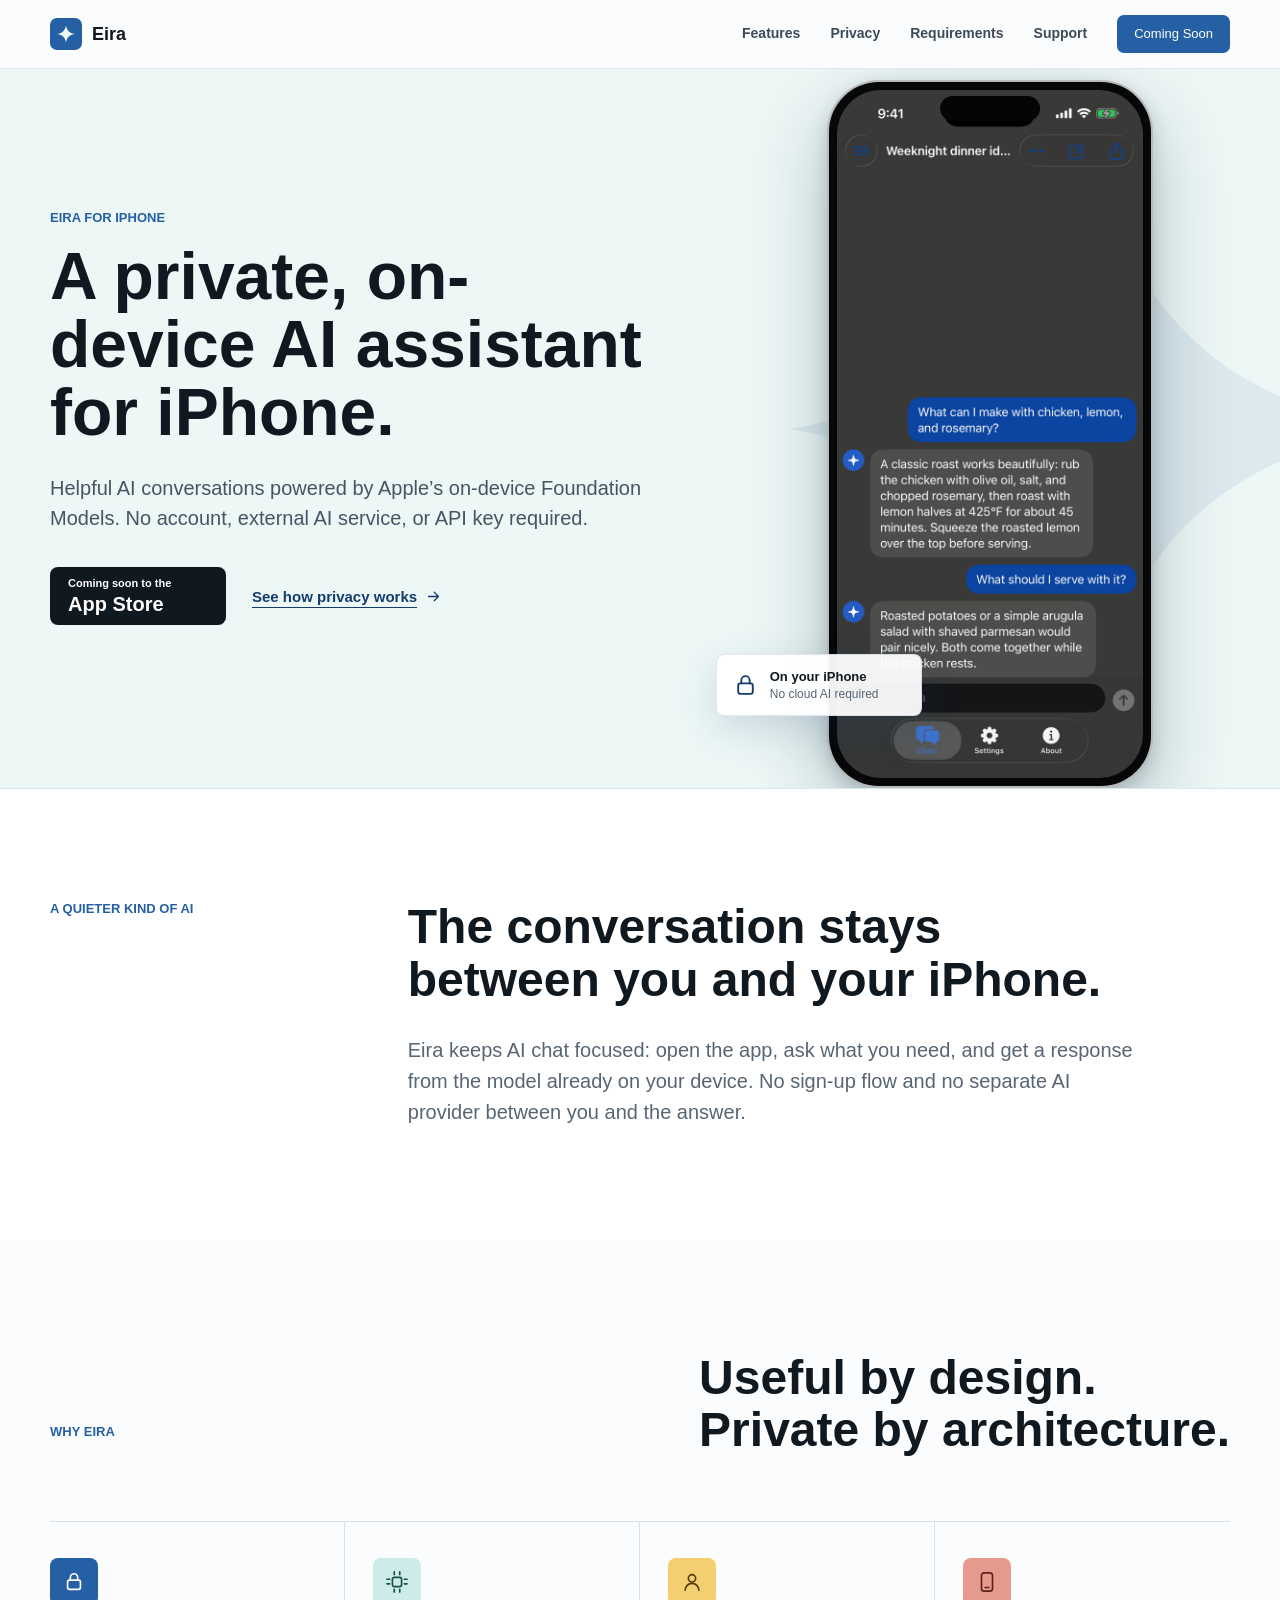
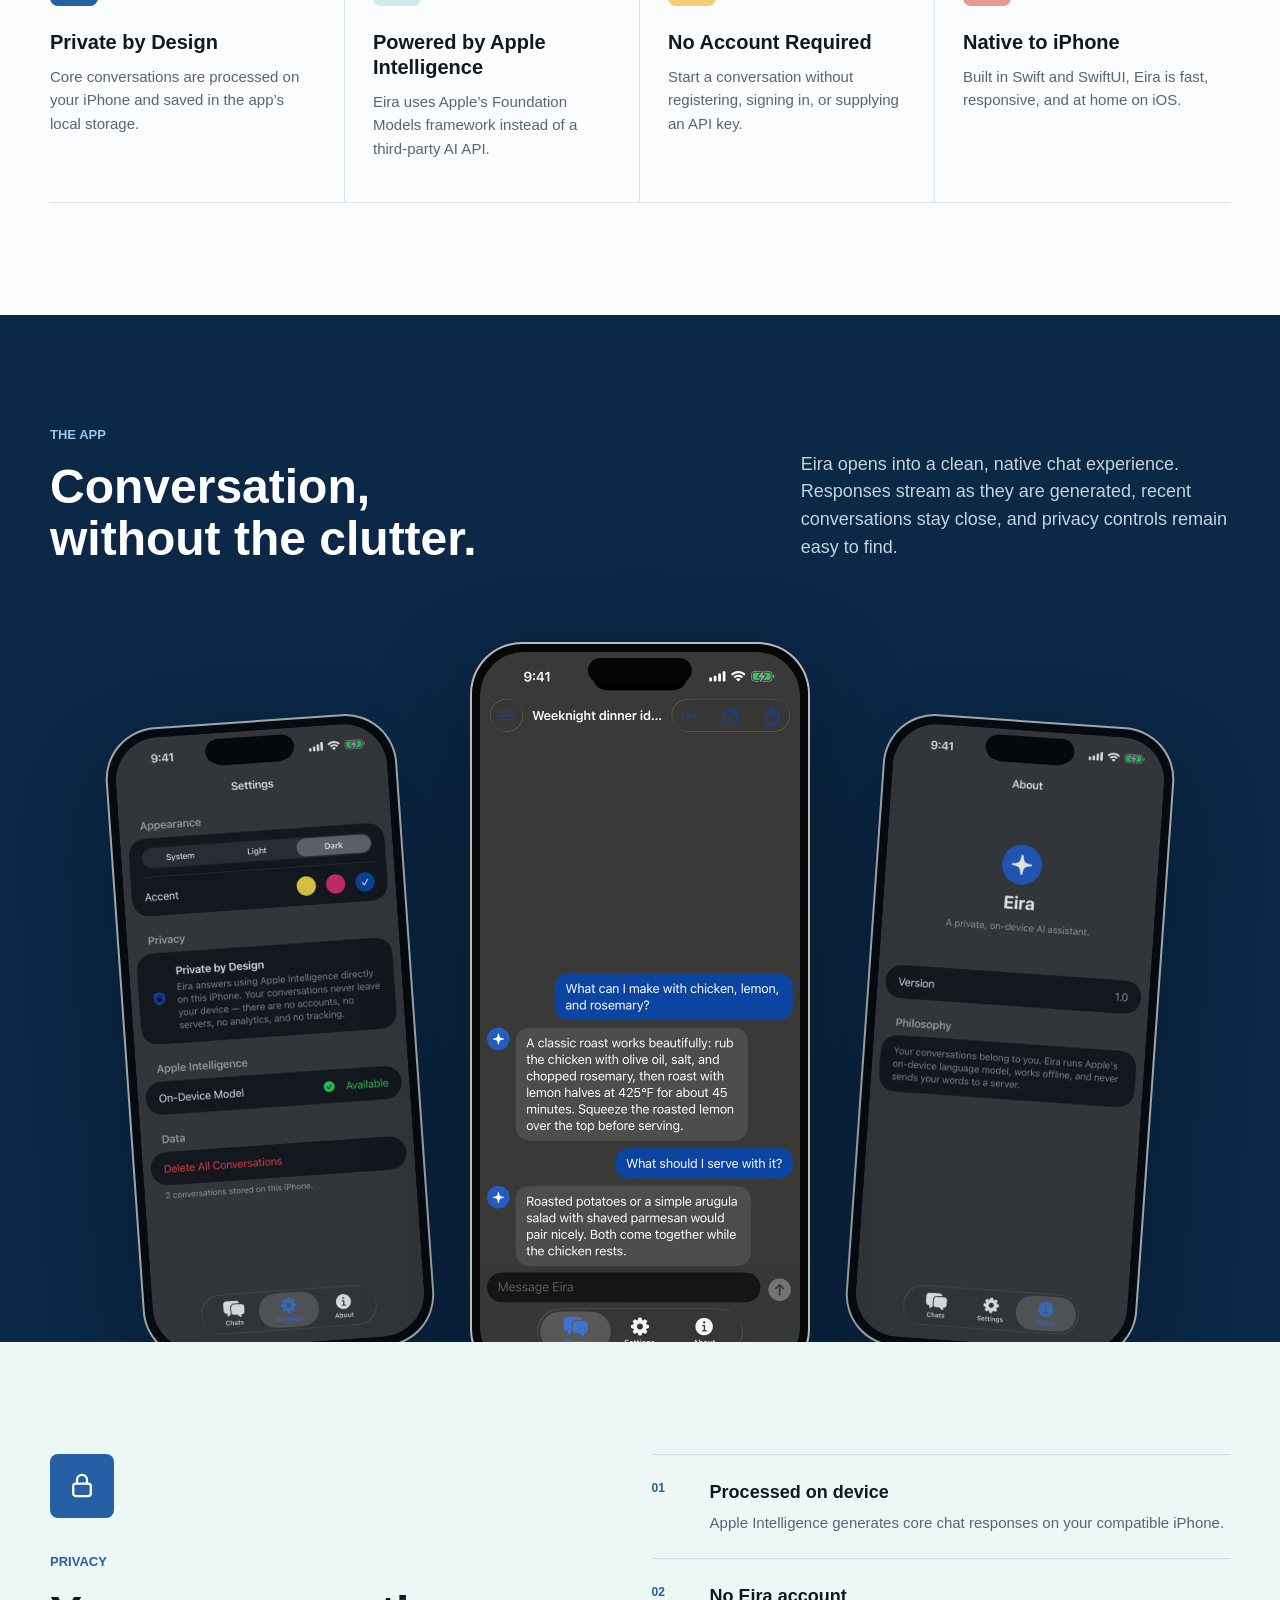
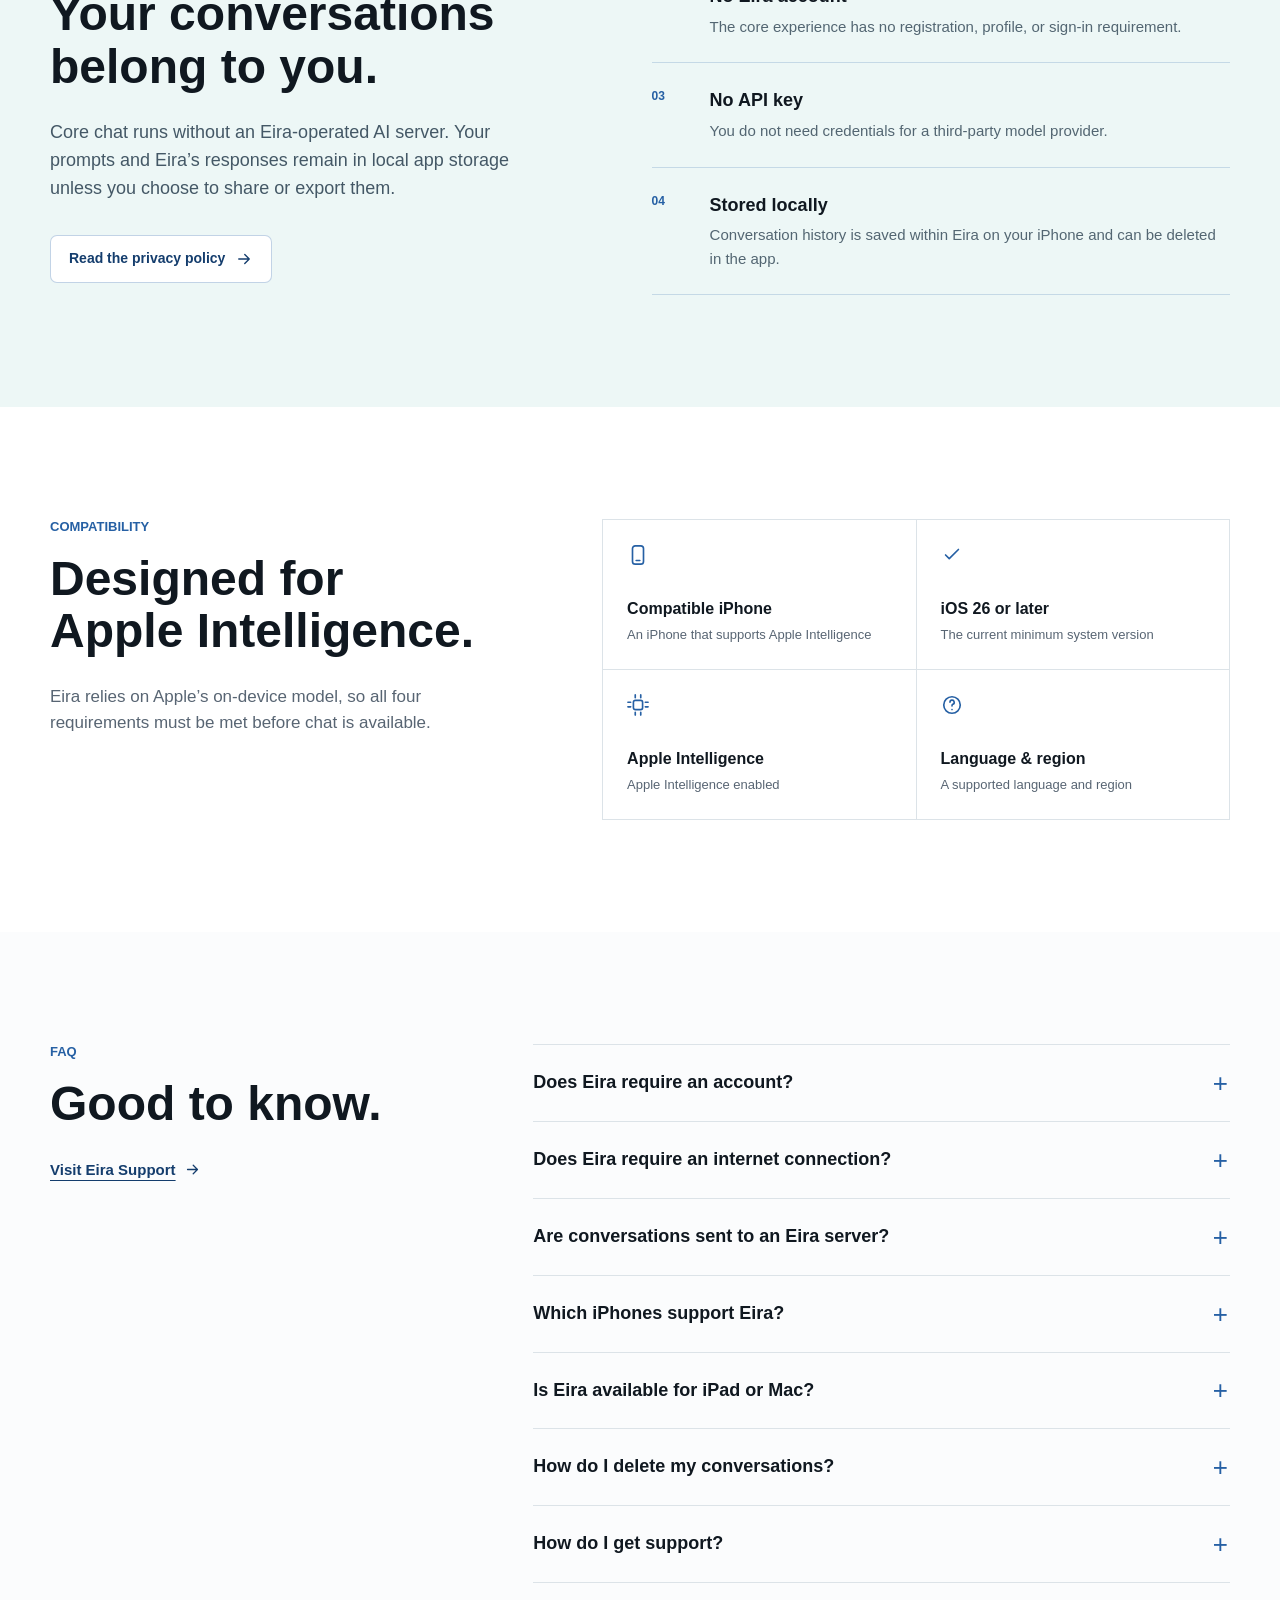
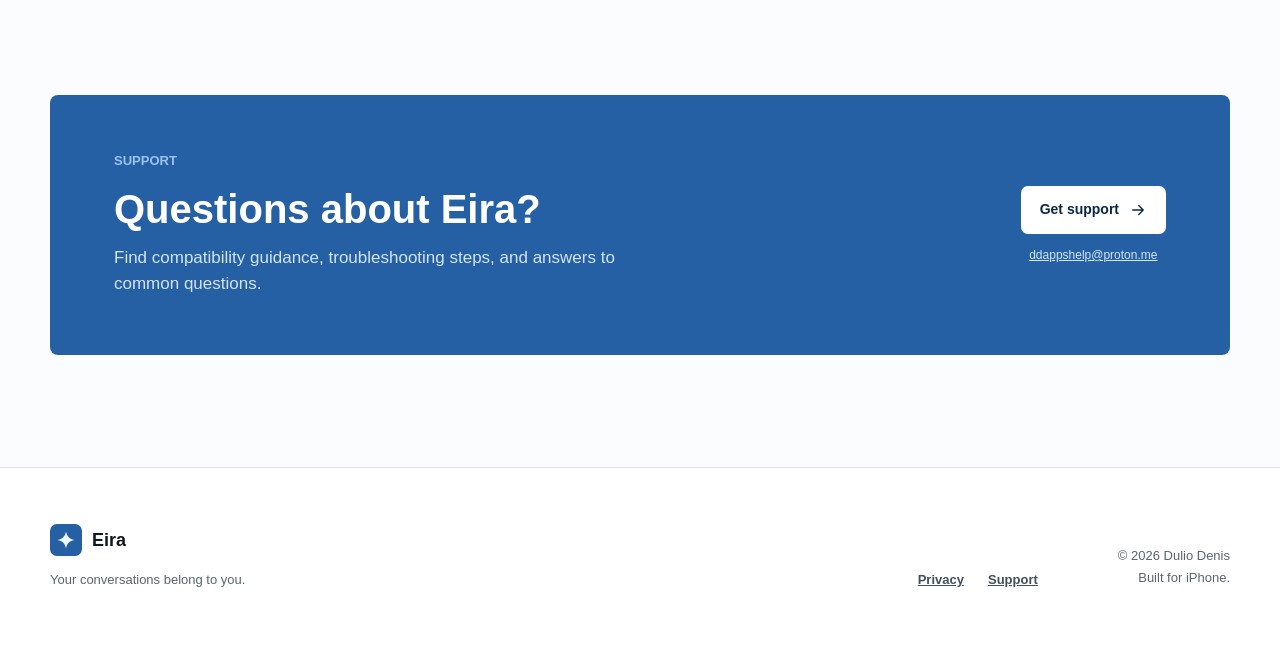
==== commit a01b6df9: "Added support email and ddApps domain" ====
--- a/eira/index.html
+++ b/eira/index.html
@@ -4,14 +4,14 @@
     <!-- LAUNCH SETTINGS: replace example.com canonical/social URLs,
          support@example.com, and Coming Soon App Store markup before release.
          Compatibility copy currently targets iOS 26 or later. -->
-    
+
     <meta charset="utf-8">
     <meta name="viewport" content="width=device-width, initial-scale=1">
     <title>Eira | Private, On-Device AI for iPhone</title>
     <meta name="description" content="Eira is a private AI assistant for iPhone, powered on device by Apple Intelligence. No account, API key, or Eira-operated AI server required.">
     <meta name="theme-color" content="#2660A4">
     <meta name="color-scheme" content="light">
-    <link rel="canonical" href="https://example.com/eira/">
+    <link rel="canonical" href="https://ddapps.co/eira/">
     <link rel="icon" type="image/png" sizes="32x32" href="assets/favicon-32.png">
     <link rel="apple-touch-icon" href="assets/eira-icon-180.png">
     <link rel="stylesheet" href="assets/site.css">
@@ -19,21 +19,21 @@
     <meta property="og:site_name" content="Eira">
     <meta property="og:title" content="Eira | Private, On-Device AI for iPhone">
     <meta property="og:description" content="Eira is a private AI assistant for iPhone, powered on device by Apple Intelligence. No account, API key, or Eira-operated AI server required.">
-    <meta property="og:url" content="https://example.com/eira/">
-    <meta property="og:image" content="https://example.com/eira/assets/eira-social-preview.png">
+    <meta property="og:url" content="https://ddapps.co/eira/">
+    <meta property="og:image" content="https://ddapps.co/eira/assets/eira-social-preview.png">
     <meta property="og:image:width" content="1200">
     <meta property="og:image:height" content="630">
     <meta property="og:image:alt" content="Eira, a private on-device AI assistant for iPhone">
     <meta name="twitter:card" content="summary_large_image">
     <meta name="twitter:title" content="Eira | Private, On-Device AI for iPhone">
     <meta name="twitter:description" content="Eira is a private AI assistant for iPhone, powered on device by Apple Intelligence. No account, API key, or Eira-operated AI server required.">
-    <meta name="twitter:image" content="https://example.com/eira/assets/eira-social-preview.png">
-  
-    <script type="application/ld+json">{"@context":"https://schema.org","@type":"SoftwareApplication","name":"Eira","applicationCategory":"ProductivityApplication","operatingSystem":"iOS 26 or later","description":"Eira is a private AI assistant for iPhone, powered on device by Apple Intelligence. No account, API key, or Eira-operated AI server required.","url":"https://example.com/eira/","offers":{"@type":"Offer","availability":"https://schema.org/PreOrder"}}</script>
+    <meta name="twitter:image" content="https://ddapps.co/eira/assets/eira-social-preview.png">
+
+    <script type="application/ld+json">{"@context":"https://schema.org","@type":"SoftwareApplication","name":"Eira","applicationCategory":"ProductivityApplication","operatingSystem":"iOS 26 or later","description":"Eira is a private AI assistant for iPhone, powered on device by Apple Intelligence. No account, API key, or Eira-operated AI server required.","url":"https://ddapps.co/eira/","offers":{"@type":"Offer","availability":"https://schema.org/PreOrder"}}</script>
   </head>
   <body id="top">
     <a class="skip-link" href="#main">Skip to content</a>
-    
+
     <header class="site-header" data-header>
       <div class="shell nav-shell">
         <a class="brand" href="#top" aria-label="Eira home">
@@ -53,7 +53,7 @@
         </nav>
       </div>
     </header>
-    
+
   <main id="main">
     <section class="hero" aria-labelledby="hero-title">
       <div class="hero-mark-field" aria-hidden="true"><span class="hero-watermark" aria-hidden="true"><svg viewBox="0 0 100 100"><path d="M50 3c4.8 27.4 19.6 42.2 47 47-27.4 4.8-42.2 19.6-47 47-4.8-27.4-19.6-42.2-47-47 27.4-4.8 42.2-19.6 47-47Z"/></svg></span></div>
@@ -180,7 +180,7 @@
           <h2 id="requirements-title">Designed for Apple Intelligence.</h2>
           <p>Eira relies on Apple&rsquo;s on-device model, so all four requirements must be met before chat is available.</p>
         </div>
-        
+
     <ul class="requirement-list" role="list">
       <li><svg class="icon" aria-hidden="true" viewBox="0 0 24 24" fill="none" stroke="currentColor" stroke-width="1.8" stroke-linecap="round" stroke-linejoin="round"><rect x="6" y="2" width="12" height="20" rx="3"/><path d="M10 18h4"/></svg><span><strong>Compatible iPhone</strong>An iPhone that supports Apple Intelligence</span></li>
       <li><svg class="icon" aria-hidden="true" viewBox="0 0 24 24" fill="none" stroke="currentColor" stroke-width="1.8" stroke-linecap="round" stroke-linejoin="round"><path d="m5 12 4 4L19 6"/></svg><span><strong>iOS 26 or later</strong>The current minimum system version</span></li>
@@ -224,7 +224,7 @@
           </details>
           <details>
             <summary>How do I get support?</summary>
-            <p>Visit the <a href="support.html">Eira Support page</a> for troubleshooting and compatibility help, or email <a href="mailto:support@example.com">support@example.com</a>.</p>
+            <p>Visit the <a href="support.html">Eira Support page</a> for troubleshooting and compatibility help, or email <a href="mailto:ddappshelp@proton.me">ddappshelp@proton.me</a>.</p>
           </details>
         </div>
       </div>
@@ -239,12 +239,12 @@
         </div>
         <div class="support-actions">
           <a class="button button-light" href="support.html">Get support <svg class="icon" aria-hidden="true" viewBox="0 0 24 24" fill="none" stroke="currentColor" stroke-width="1.8" stroke-linecap="round" stroke-linejoin="round"><path d="M5 12h14M13 6l6 6-6 6"/></svg></a>
-          <a class="support-email" href="mailto:support@example.com">support@example.com</a>
+          <a class="support-email" href="mailto:ddappshelp@proton.me">ddappshelp@proton.me</a>
         </div>
       </div>
     </section>
   </main>
-    
+
     <footer class="site-footer">
       <div class="shell footer-grid">
         <div class="footer-brand">
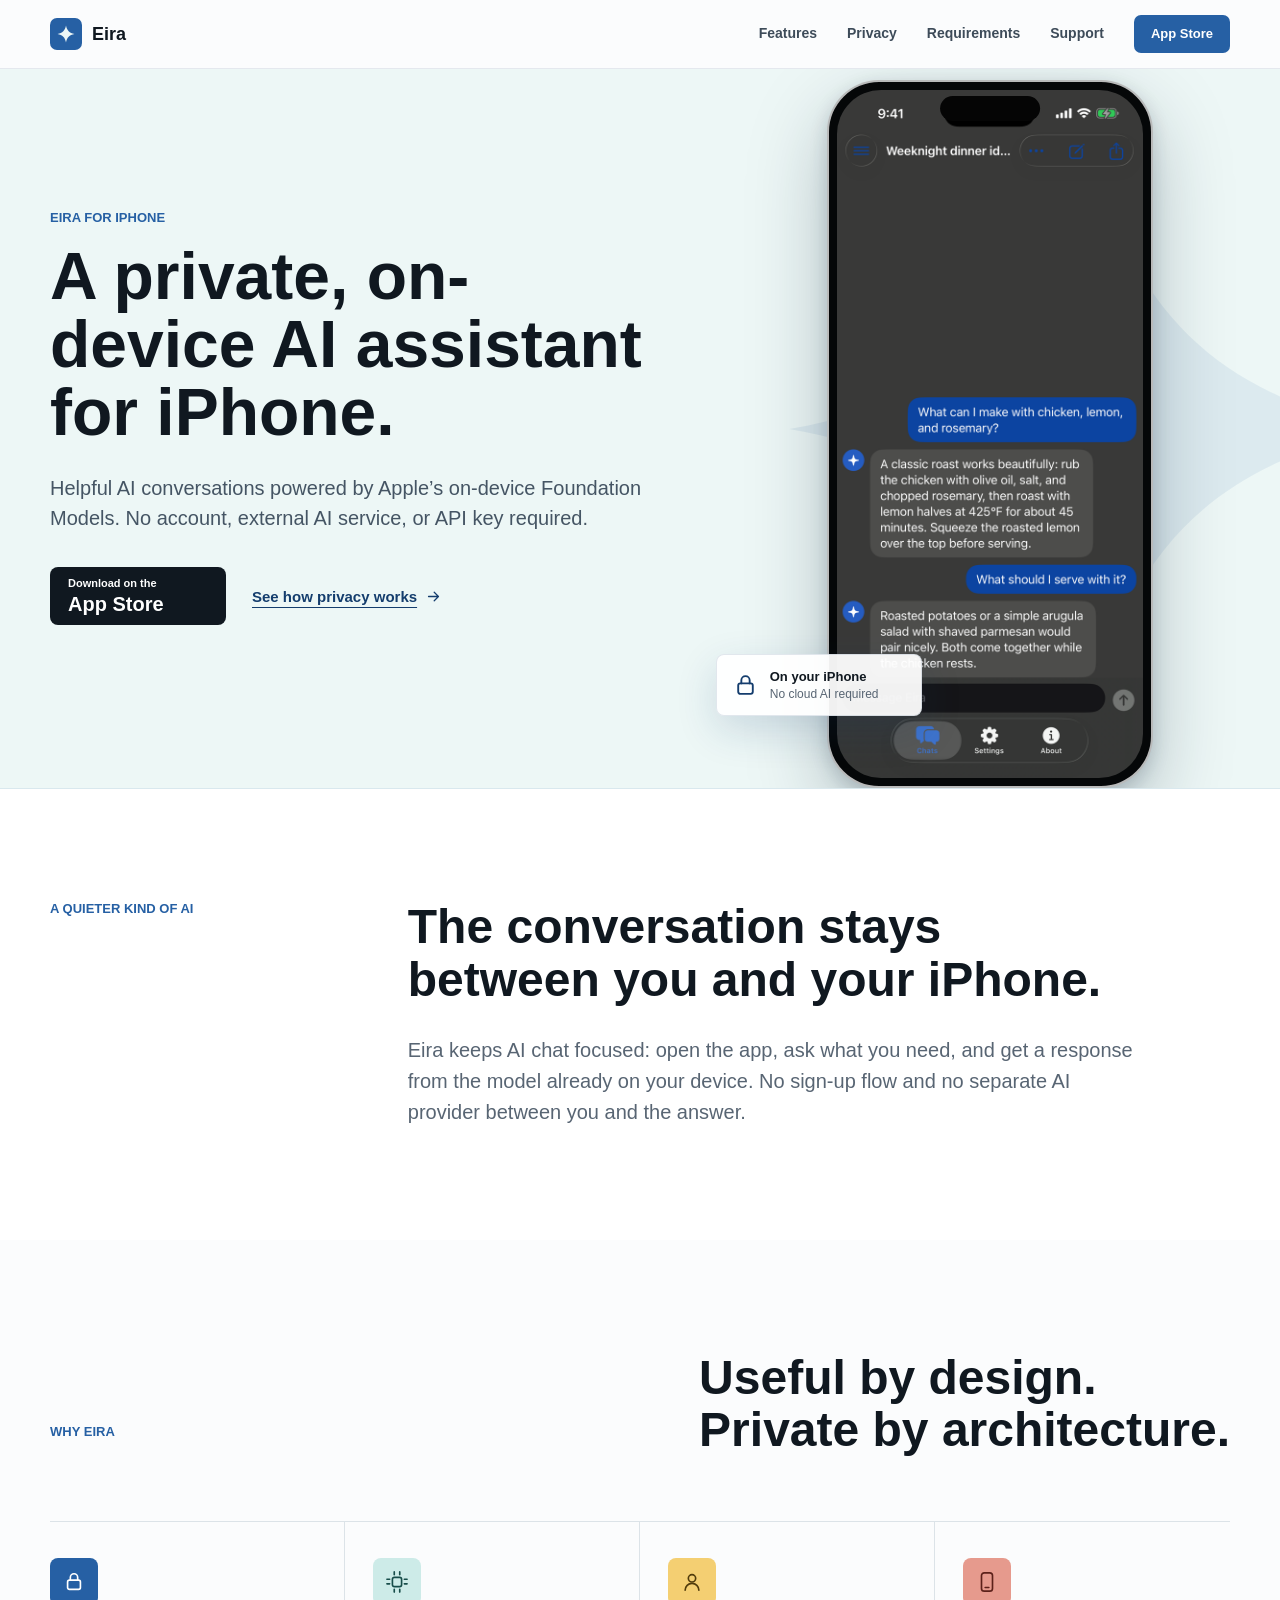
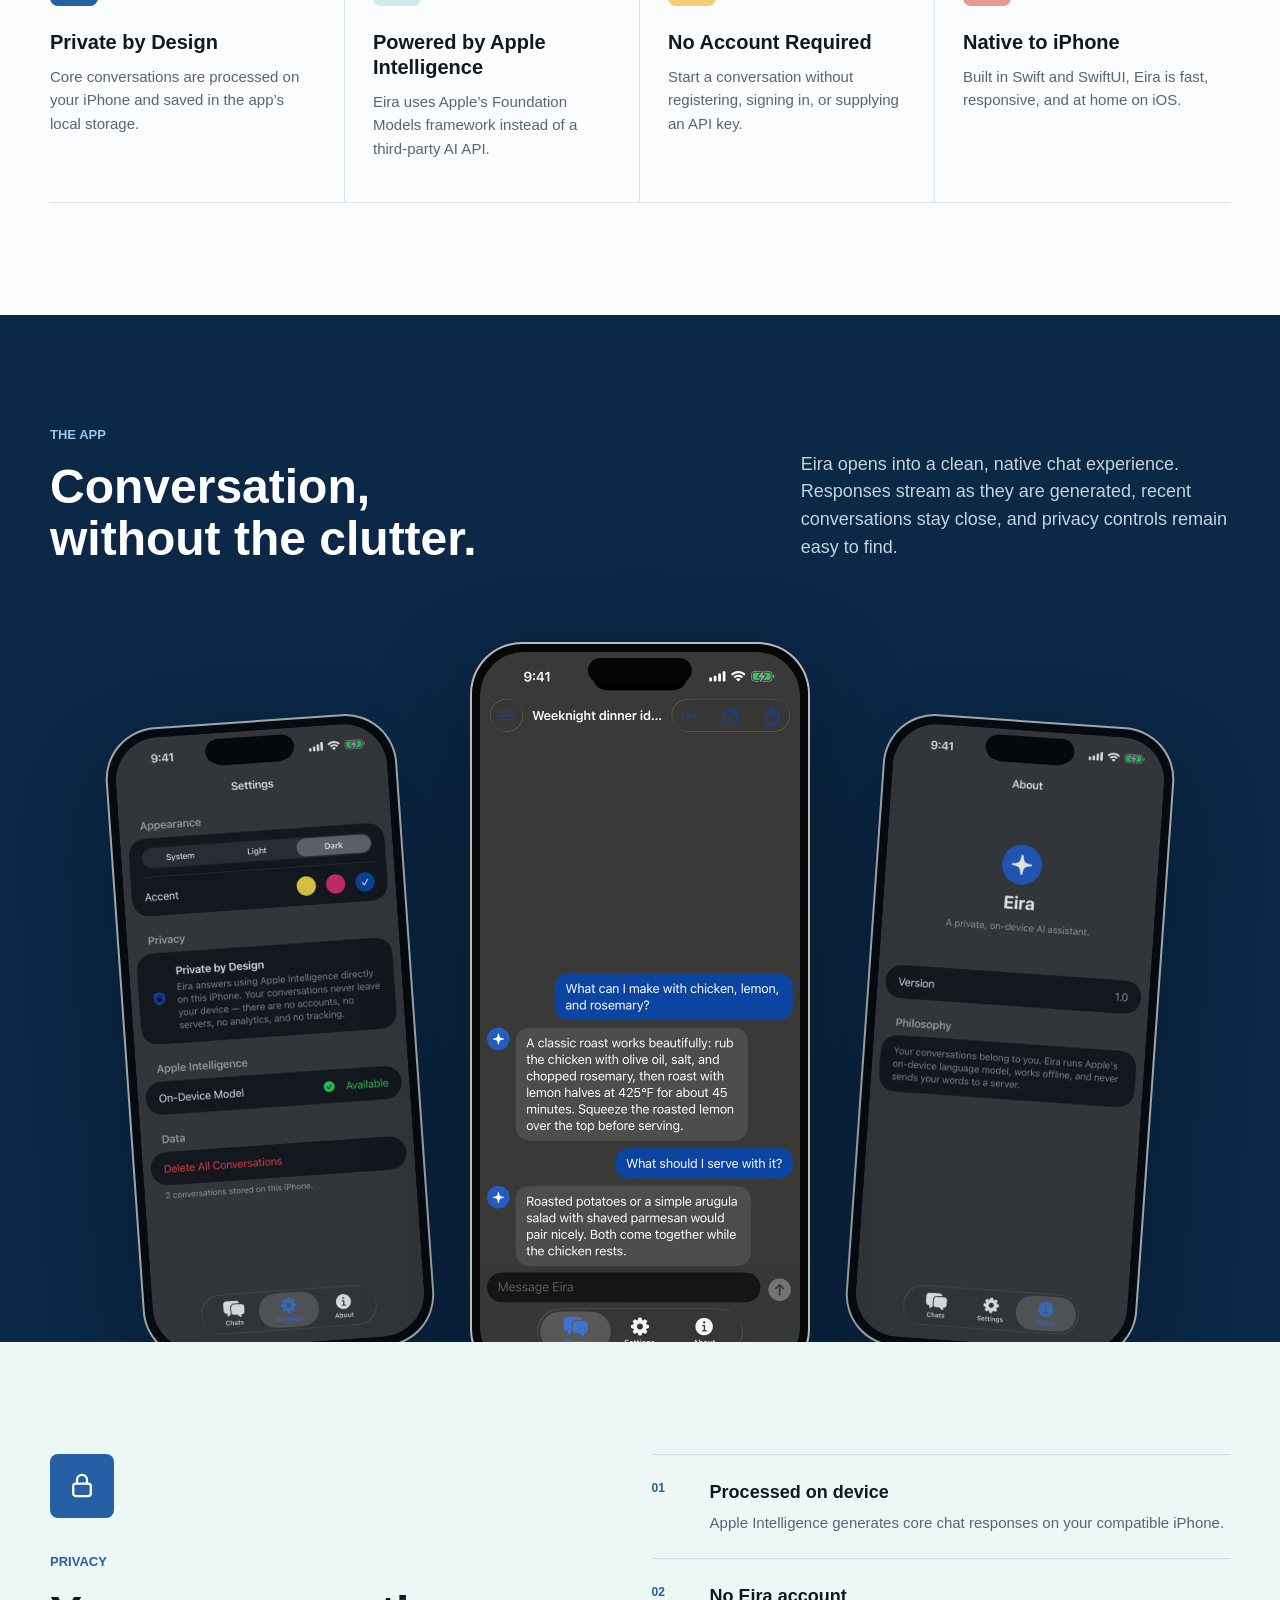
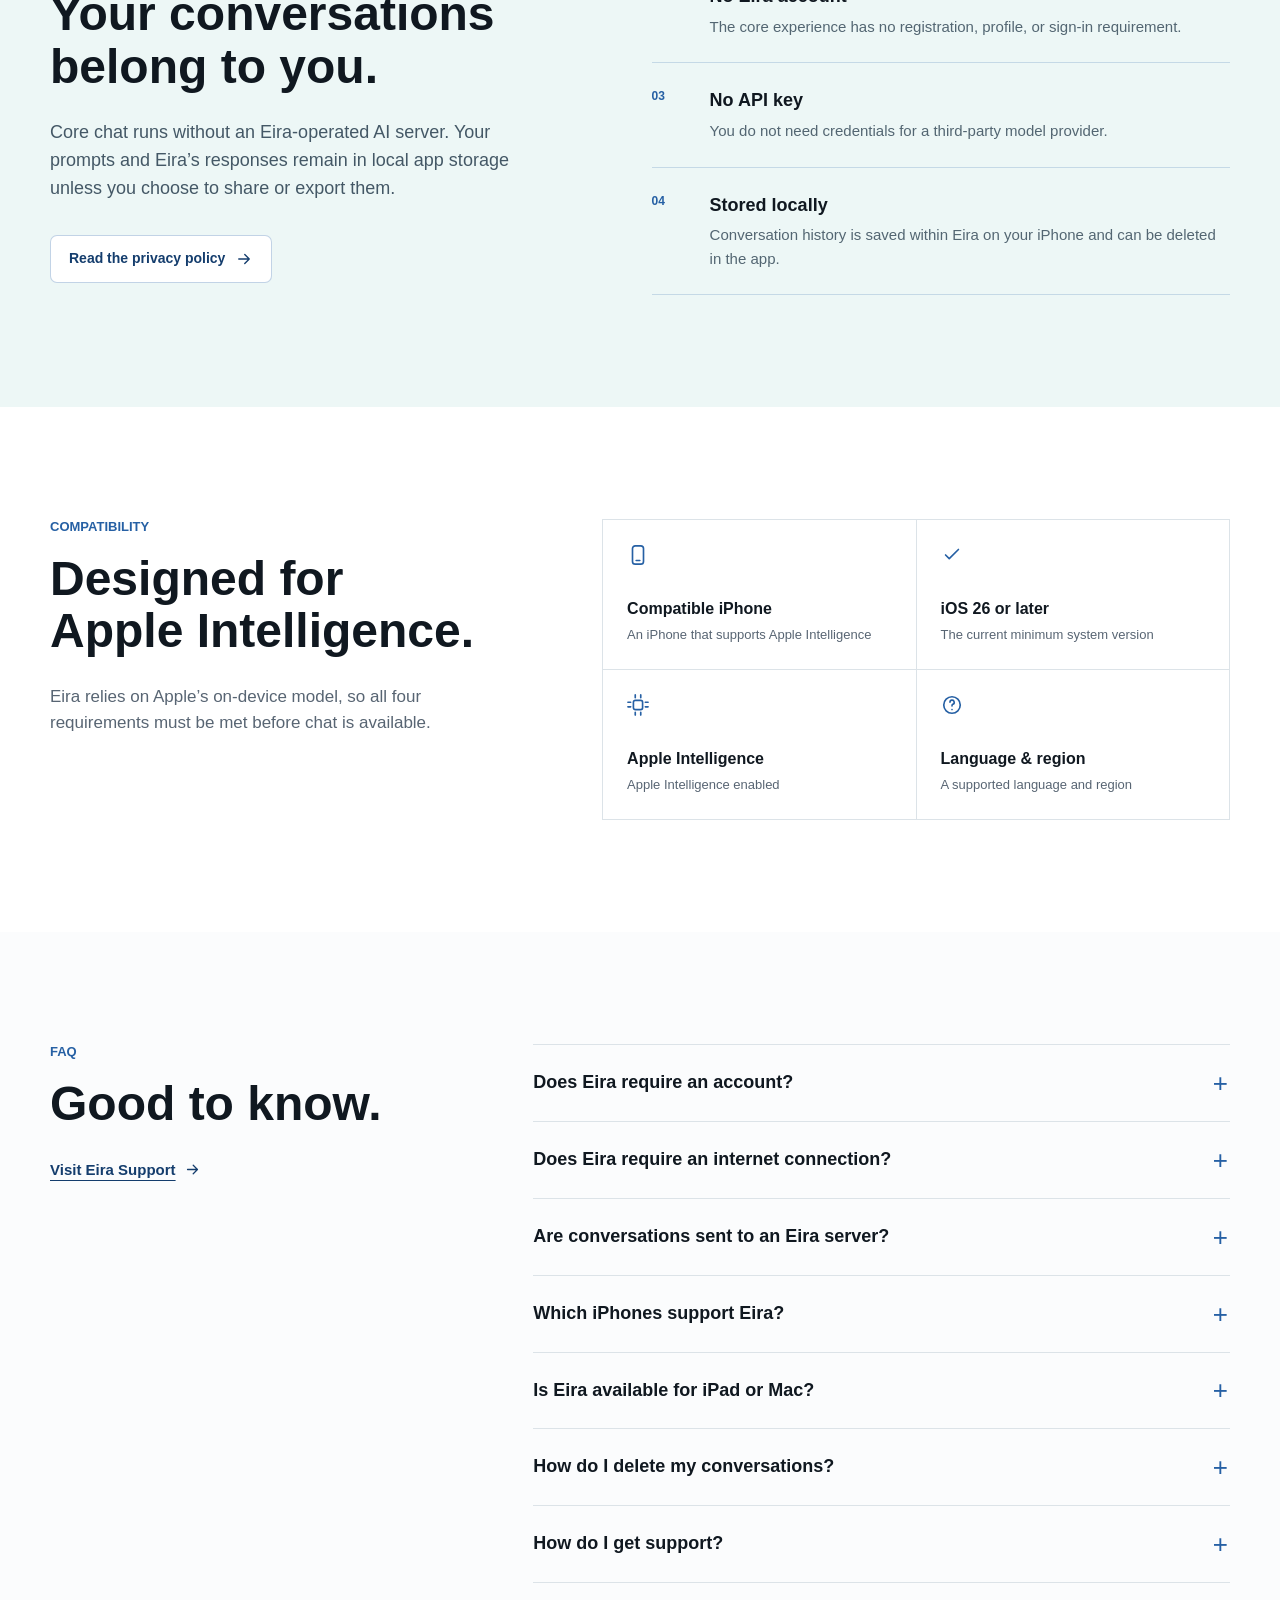
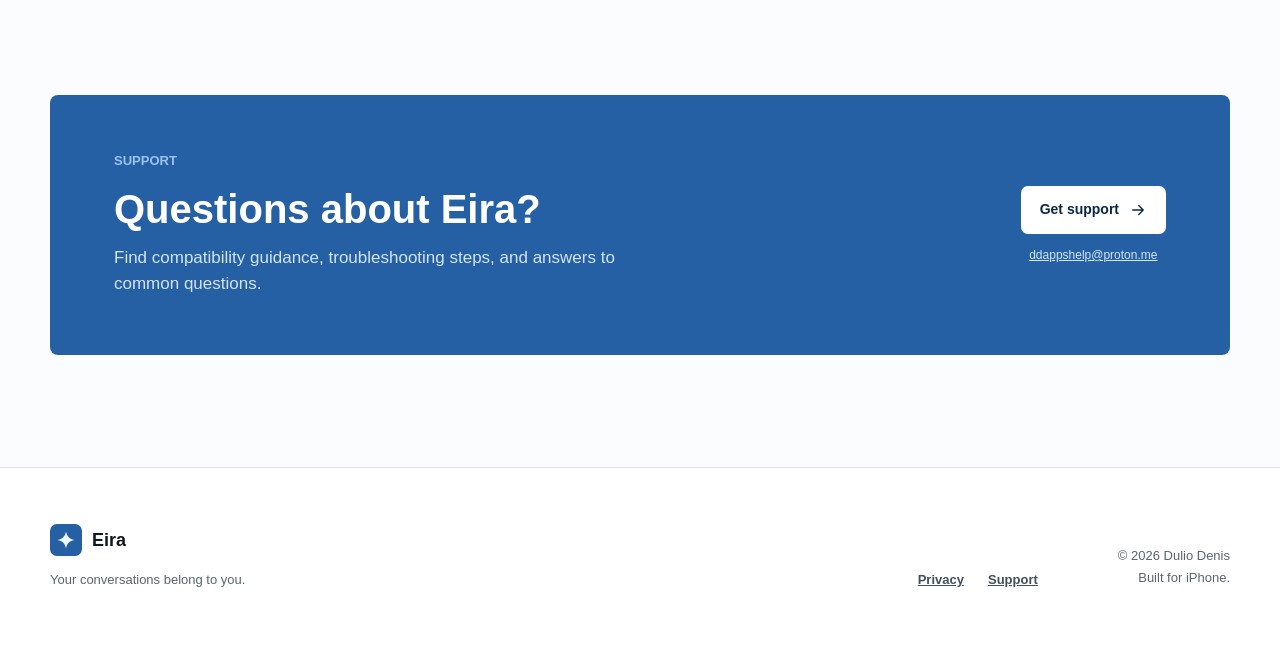
==== commit eea1ae4b: "Updated Eira App Store link" ====
--- a/eira/index.html
+++ b/eira/index.html
@@ -1,9 +1,7 @@
 <!doctype html>
 <html lang="en">
   <head>
-    <!-- LAUNCH SETTINGS: replace example.com canonical/social URLs,
-         support@example.com, and Coming Soon App Store markup before release.
-         Compatibility copy currently targets iOS 26 or later. -->
+    <!-- Compatibility copy currently targets iOS 26 or later. -->
 
     <meta charset="utf-8">
     <meta name="viewport" content="width=device-width, initial-scale=1">
@@ -29,7 +27,7 @@
     <meta name="twitter:description" content="Eira is a private AI assistant for iPhone, powered on device by Apple Intelligence. No account, API key, or Eira-operated AI server required.">
     <meta name="twitter:image" content="https://ddapps.co/eira/assets/eira-social-preview.png">
 
-    <script type="application/ld+json">{"@context":"https://schema.org","@type":"SoftwareApplication","name":"Eira","applicationCategory":"ProductivityApplication","operatingSystem":"iOS 26 or later","description":"Eira is a private AI assistant for iPhone, powered on device by Apple Intelligence. No account, API key, or Eira-operated AI server required.","url":"https://ddapps.co/eira/","offers":{"@type":"Offer","availability":"https://schema.org/PreOrder"}}</script>
+    <script type="application/ld+json">{"@context":"https://schema.org","@type":"SoftwareApplication","name":"Eira","applicationCategory":"ProductivityApplication","operatingSystem":"iOS 26 or later","description":"Eira is a private AI assistant for iPhone, powered on device by Apple Intelligence. No account, API key, or Eira-operated AI server required.","url":"https://ddapps.co/eira/","installUrl":"https://apps.apple.com/us/app/eira-private-ai-chat/id6789440571","offers":{"@type":"Offer","availability":"https://schema.org/InStock"}}</script>
   </head>
   <body id="top">
     <a class="skip-link" href="#main">Skip to content</a>
@@ -49,7 +47,7 @@
           <a href="privacy.html">Privacy</a>
           <a href="#requirements">Requirements</a>
           <a href="support.html">Support</a>
-          <span class="nav-cta nav-cta-soon">Coming Soon</span>
+          <a class="nav-cta" href="https://apps.apple.com/us/app/eira-private-ai-chat/id6789440571">App Store</a>
         </nav>
       </div>
     </header>
@@ -63,7 +61,7 @@
           <h1 id="hero-title">A private, on-device AI assistant for iPhone.</h1>
           <p class="hero-summary">Helpful AI conversations powered by Apple&rsquo;s on-device Foundation Models. No account, external AI service, or API key required.</p>
           <div class="hero-actions">
-            <span class="store-button store-button-soon" role="status"><span class="store-kicker">Coming soon to the</span><strong>App Store</strong></span>
+            <a class="store-button" href="https://apps.apple.com/us/app/eira-private-ai-chat/id6789440571" aria-label="Download Eira on the App Store"><span class="store-kicker">Download on the</span><strong>App Store</strong></a>
             <a class="text-link" href="#privacy">See how privacy works <svg class="icon" aria-hidden="true" viewBox="0 0 24 24" fill="none" stroke="currentColor" stroke-width="1.8" stroke-linecap="round" stroke-linejoin="round"><path d="M5 12h14M13 6l6 6-6 6"/></svg></a>
           </div>
         </div>
--- a/eira/assets/site.css
+++ b/eira/assets/site.css
@@ -189,10 +189,6 @@
   font-size: 13px !important;
 }
 
-.nav-cta-soon {
-  cursor: default;
-}
-
 .menu-button {
   width: 44px;
   height: 44px;
@@ -289,10 +285,6 @@
   color: var(--white);
   line-height: 1.05;
   text-decoration: none;
-}
-
-.store-button-soon {
-  cursor: default;
 }
 
 .store-kicker {
